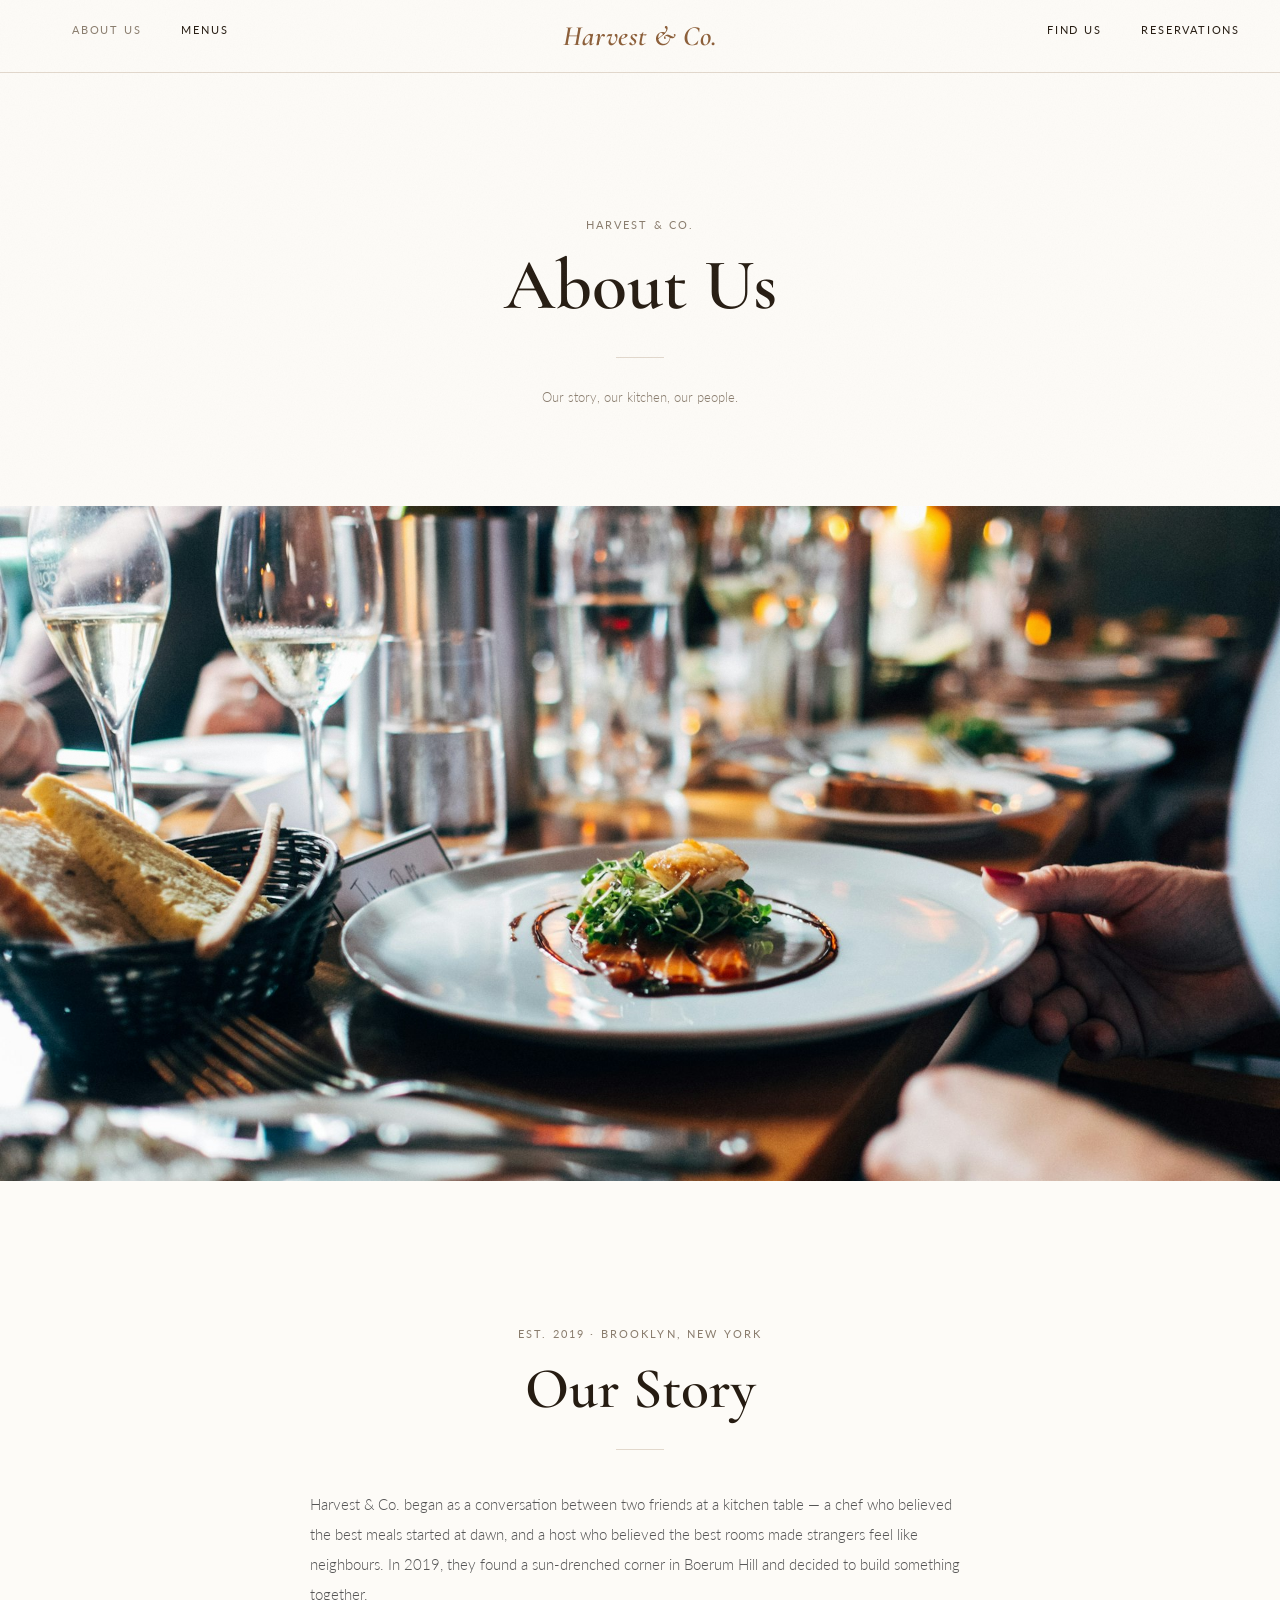
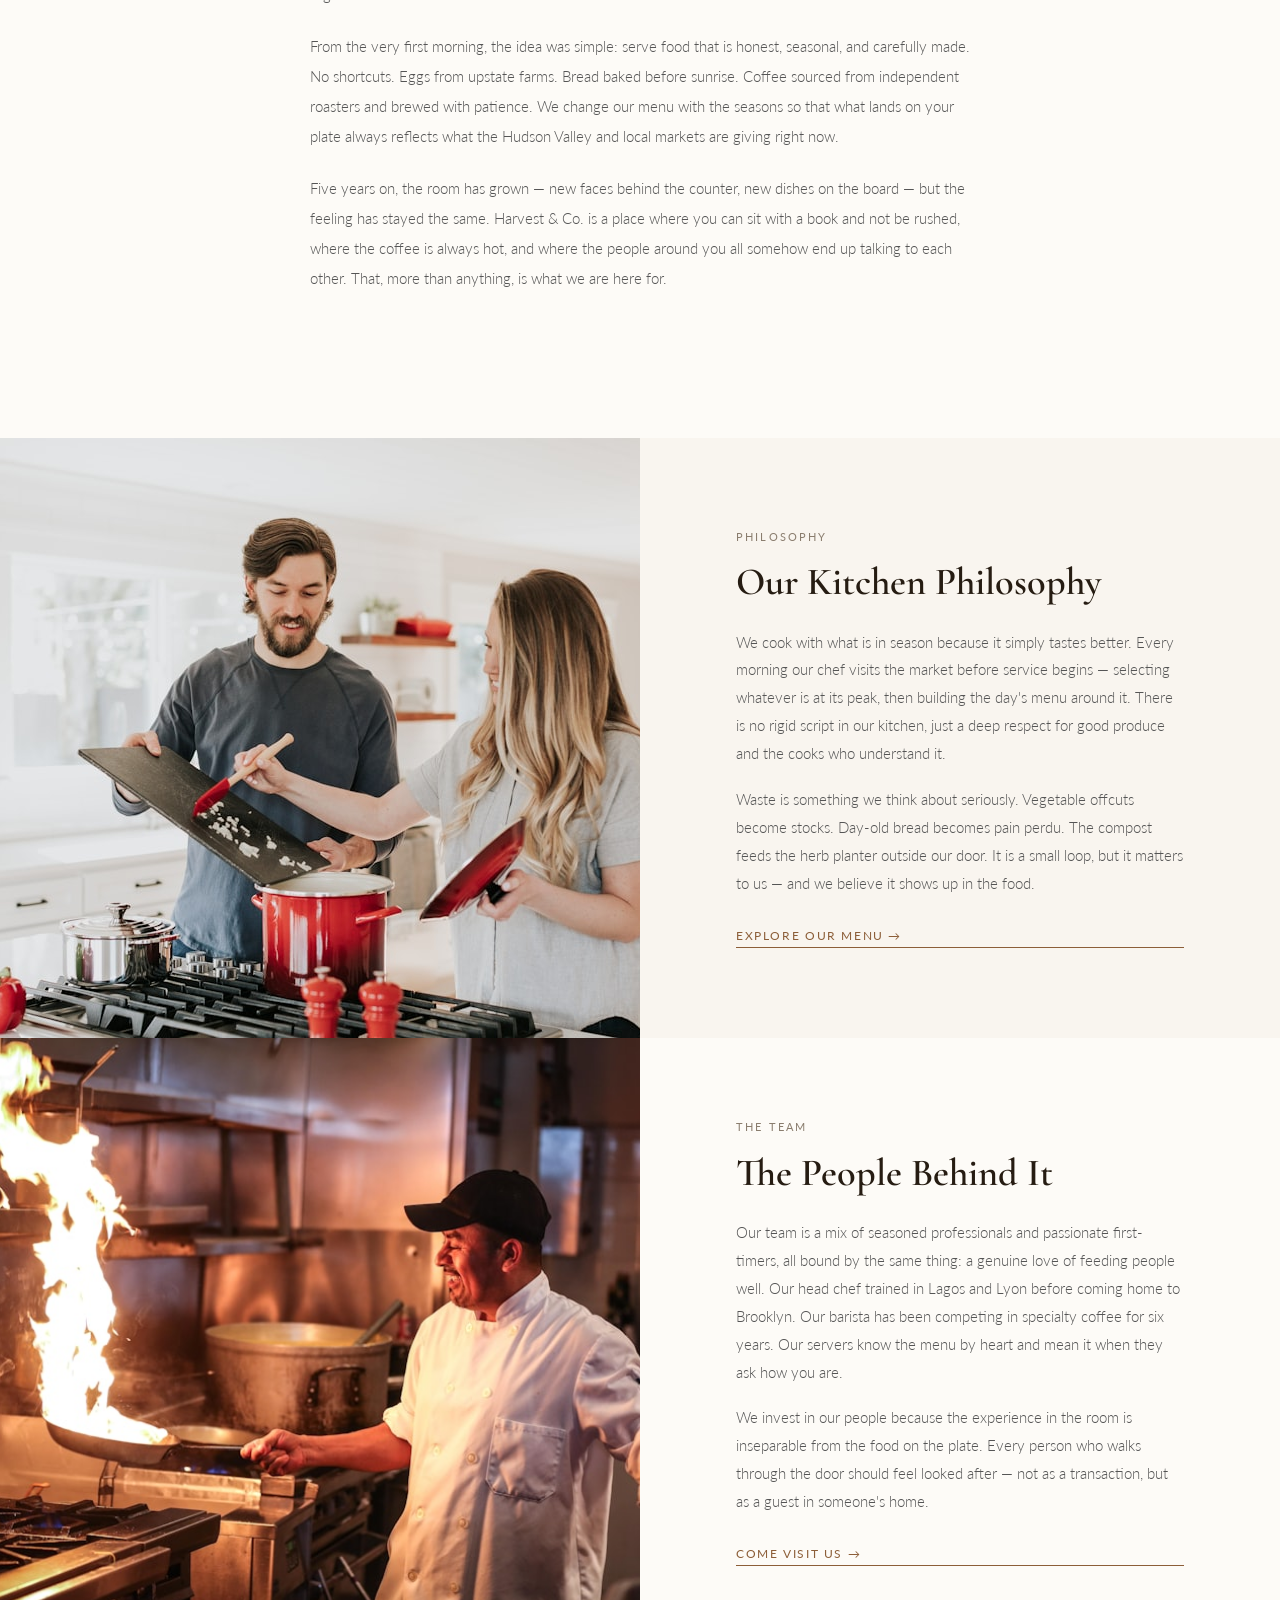
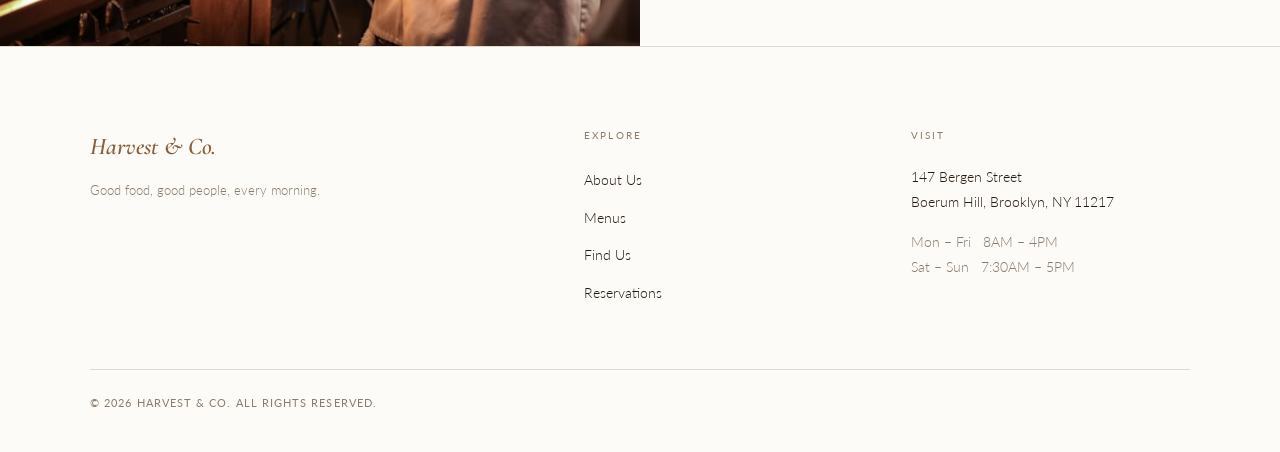
==== about.html @ 63dde6cd "Initial commit - Harvest & Co website" ====
<!DOCTYPE html>
<html lang="en">
<head>
  <meta charset="UTF-8" />
  <meta name="viewport" content="width=device-width, initial-scale=1.0" />
  <title>About Us | Harvest & Co.</title>

  <!-- Google Fonts -->
  <link rel="preconnect" href="https://fonts.googleapis.com" />
  <link rel="preconnect" href="https://fonts.gstatic.com" crossorigin />
  <link
    href="https://fonts.googleapis.com/css2?family=Cormorant+Garamond:ital,wght@0,400;0,600;0,700;1,400;1,600&family=Lato:wght@300;400;700&display=swap"
    rel="stylesheet"
  />

  <!-- Bootstrap 5 CDN -->
  <link
    href="https://cdn.jsdelivr.net/npm/bootstrap@5.3.3/dist/css/bootstrap.min.css"
    rel="stylesheet"
    integrity="sha384-QWTKZyjpPEjISv5WaRU9OFeRpok6YctnYmDr5pNlyT2bRjXh0JMhjY6hW+ALEwIH"
    crossorigin="anonymous"
  />

  <!-- Custom Styles -->
  <link rel="stylesheet" href="css/style.css" />
</head>
<body>

  <!-- =====================================================
       NAVBAR
  ====================================================== -->
  <nav class="hc-navbar" id="hc-navbar">
    <div class="hc-navbar__inner">
      <ul class="hc-nav__list hc-nav__list--left">
        <li><a href="about.html" class="hc-nav--active">About Us</a></li>
        <li><a href="menu.html">Menus</a></li>
      </ul>
      <a href="index.html" class="hc-navbar__logo"><em>Harvest &amp; Co.</em></a>
      <ul class="hc-nav__list hc-nav__list--right">
        <li><a href="contact.html">Find Us</a></li>
        <li><a href="contact.html#reservations">Reservations</a></li>
      </ul>
      <button class="hc-navbar__toggle" id="hc-nav-toggle" aria-label="Open menu" aria-expanded="false">
        <span></span><span></span><span></span>
      </button>
    </div>
    <div class="hc-nav__mobile" id="hc-nav-mobile">
      <ul>
        <li><a href="about.html">About Us</a></li>
        <li><a href="menu.html">Menus</a></li>
        <li><a href="contact.html">Find Us</a></li>
        <li><a href="contact.html#reservations">Reservations</a></li>
      </ul>
    </div>
  </nav>


  <main>

    <!-- ===================================================
         PAGE HEADER
    ==================================================== -->
    <header class="hc-page-header">
      <p class="hc-section-label">Harvest &amp; Co.</p>
      <h1 class="hc-page-header__title">About Us</h1>
      <div class="hc-page-header__rule"></div>
      <p class="hc-page-header__note">
        Our story, our kitchen, our people.
      </p>
    </header>

    <!-- ===================================================
         FULL-WIDTH HERO IMAGE
    ==================================================== -->
    <div class="hc-about-hero">
      <img
        src="assets/hero-about.jpg"
        alt="The dining room at Harvest & Co."
      />
    </div>

    <!-- ===================================================
         OUR STORY — CENTERED TEXT
    ==================================================== -->
    <section class="hc-story" aria-labelledby="story-heading">
      <div class="hc-story__inner">
        <p class="hc-section-label">Est. 2019 · Brooklyn, New York</p>
        <h1 class="hc-story__heading" id="story-heading">Our Story</h1>
        <div class="hc-story__rule"></div>

        <p class="hc-story__body">
          Harvest &amp; Co. began as a conversation between two friends at a kitchen table —
          a chef who believed the best meals started at dawn, and a host who believed
          the best rooms made strangers feel like neighbours. In 2019, they found a
          sun-drenched corner in Boerum Hill and decided to build something together.
        </p>
        <p class="hc-story__body">
          From the very first morning, the idea was simple: serve food that is honest,
          seasonal, and carefully made. No shortcuts. Eggs from upstate farms. Bread baked
          before sunrise. Coffee sourced from independent roasters and brewed with patience.
          We change our menu with the seasons so that what lands on your plate always reflects
          what the Hudson Valley and local markets are giving right now.
        </p>
        <p class="hc-story__body">
          Five years on, the room has grown — new faces behind the counter, new dishes
          on the board — but the feeling has stayed the same. Harvest &amp; Co. is a place
          where you can sit with a book and not be rushed, where the coffee is always hot,
          and where the people around you all somehow end up talking to each other.
          That, more than anything, is what we are here for.
        </p>
      </div>
    </section>

    <!-- ===================================================
         ALTERNATING SPLIT — OUR KITCHEN PHILOSOPHY
    ==================================================== -->
    <section class="hc-split hc-split--tinted" aria-labelledby="kitchen-heading">
      <div class="hc-split__grid">

        <!-- Image left -->
        <div class="hc-split__media">
          <img
            src="assets/kitchen-philosophy.jpg"
            alt="Chef preparing fresh ingredients in the Harvest & Co. kitchen"
          />
        </div>

        <!-- Text right -->
        <div class="hc-split__content">
          <p class="hc-section-label">Philosophy</p>
          <h2 class="hc-split__heading" id="kitchen-heading">Our Kitchen Philosophy</h2>
          <p class="hc-split__body">
            We cook with what is in season because it simply tastes better.
            Every morning our chef visits the market before service begins —
            selecting whatever is at its peak, then building the day's menu around it.
            There is no rigid script in our kitchen, just a deep respect for
            good produce and the cooks who understand it.
          </p>
          <p class="hc-split__body">
            Waste is something we think about seriously. Vegetable offcuts become
            stocks. Day-old bread becomes pain perdu. The compost feeds the herb
            planter outside our door. It is a small loop, but it matters to us —
            and we believe it shows up in the food.
          </p>
          <a href="menu.html" class="hc-text-link">Explore Our Menu &rarr;</a>
        </div>

      </div>
    </section>

    <!-- ===================================================
         ALTERNATING SPLIT — THE PEOPLE BEHIND IT (reversed)
    ==================================================== -->
    <section class="hc-split" aria-labelledby="people-heading">
      <div class="hc-split__grid hc-split__grid--reversed">

        <!-- Text left (reversed on desktop) -->
        <div class="hc-split__content">
          <p class="hc-section-label">The Team</p>
          <h2 class="hc-split__heading" id="people-heading">The People Behind It</h2>
          <p class="hc-split__body">
            Our team is a mix of seasoned professionals and passionate first-timers,
            all bound by the same thing: a genuine love of feeding people well.
            Our head chef trained in Lagos and Lyon before coming home to Brooklyn.
            Our barista has been competing in specialty coffee for six years.
            Our servers know the menu by heart and mean it when they ask how you are.
          </p>
          <p class="hc-split__body">
            We invest in our people because the experience in the room is
            inseparable from the food on the plate. Every person who walks
            through the door should feel looked after — not as a transaction,
            but as a guest in someone's home.
          </p>
          <a href="contact.html" class="hc-text-link">Come Visit Us &rarr;</a>
        </div>

        <!-- Image right (reversed on desktop) -->
        <div class="hc-split__media">
          <img
            src="assets/team.jpg"
            alt="The Harvest & Co. team preparing for morning service"
          />
        </div>

      </div>
    </section>

  </main>


  <!-- =====================================================
       FOOTER
  ====================================================== -->
  <footer class="hc-footer">
    <div class="hc-footer__grid">
      <div class="hc-footer__col hc-footer__col--brand">
        <a href="index.html" class="hc-footer__logo"><em>Harvest &amp; Co.</em></a>
        <p class="hc-footer__tagline">Good food, good people, every morning.</p>
      </div>
      <div class="hc-footer__col">
        <p class="hc-footer__col-heading">Explore</p>
        <ul class="hc-footer__links">
          <li><a href="about.html">About Us</a></li>
          <li><a href="menu.html">Menus</a></li>
          <li><a href="contact.html">Find Us</a></li>
          <li><a href="contact.html#reservations">Reservations</a></li>
        </ul>
      </div>
      <div class="hc-footer__col">
        <p class="hc-footer__col-heading">Visit</p>
        <address class="hc-footer__address">
          147 Bergen Street<br />
          Boerum Hill, Brooklyn, NY 11217
        </address>
        <p class="hc-footer__hours">
          Mon – Fri &nbsp; 8AM – 4PM<br />
          Sat – Sun &nbsp; 7:30AM – 5PM
        </p>
      </div>
    </div>
    <div class="hc-footer__bottom">
      <p>&copy; 2026 Harvest &amp; Co. All rights reserved.</p>
    </div>
  </footer>

  <!-- Bootstrap 5 JS Bundle -->
  <script
    src="https://cdn.jsdelivr.net/npm/bootstrap@5.3.3/dist/js/bootstrap.bundle.min.js"
    integrity="sha384-YvpcrYf0tY3lHB60NNkmXc4s9bIOgUxi8T/jzmTqBVl7kQB8Lf+HX5d+4+bM0p1x"
    crossorigin="anonymous"
  ></script>

  <script>
    const navbar = document.getElementById('hc-navbar');
    const toggle = document.getElementById('hc-nav-toggle');
    const drawer = document.getElementById('hc-nav-mobile');

    window.addEventListener('scroll', () => {
      navbar.classList.toggle('is-scrolled', window.scrollY > 8);
    }, { passive: true });

    toggle.addEventListener('click', () => {
      const open = drawer.classList.toggle('is-open');
      toggle.classList.toggle('is-open', open);
      toggle.setAttribute('aria-expanded', open);
    });
  </script>
</body>
</html>
---- css/style.css ----
/* ============================================================
   Harvest & Co. — Custom Stylesheet
   Palette:  white #ffffff | off-white #faf7f4 | soft grey #f5f0eb
             dark text #2c2c2c | muted #888 | border #e8e2da
   Fonts:    Cormorant Garamond (headings/logo) | Lato (body/nav)
   ============================================================ */

/* --- CSS Custom Properties --------------------------------- */
:root {
  --white:          #fdfbf7;   /* warm paper white */
  --off-white:      #f9f5ef;
  --soft-grey:      #f2ebe0;
  --img-bg:         #e5d9cc;
  --dark:           #261c12;   /* warm near-black — brown undertone, not grey */
  --muted:          #8a7d6e;   /* warm taupe instead of neutral grey */
  --border:         #e2d8cc;
  --accent:         #8c5e38;   /* warm earthy amber — used sparingly for brand moments */

  --font-heading:   'Cormorant Garamond', Georgia, serif;
  --font-body:      'Lato', Arial, sans-serif;

  --nav-height:     72px;
  --nav-link-size:  0.7rem;
  --nav-tracking:   0.16em;

  --transition-fast: 0.2s ease;
  --transition-med:  0.35s ease;
  --transition-slow: 0.55s ease;
}

/* --- Base -------------------------------------------------- */
*,
*::before,
*::after {
  box-sizing: border-box;
  margin: 0;
  padding: 0;
}

html {
  scroll-behavior: smooth;
  -webkit-font-smoothing: antialiased;
}

body {
  font-family: var(--font-body);
  font-size: 1rem;
  font-weight: 400;
  line-height: 1.7;
  color: var(--dark);
  background-color: var(--white);
}

/* Grain overlay — fixed, pointer-events off, doesn't affect layout */
body::after {
  content: '';
  position: fixed;
  inset: 0;
  z-index: 9998;
  pointer-events: none;
  opacity: 0.038;
  background-image: url("data:image/svg+xml,<svg xmlns='http://www.w3.org/2000/svg' width='250' height='250'><filter id='n'><feTurbulence type='fractalNoise' baseFrequency='0.72' numOctaves='4' stitchTiles='stitch'/><feColorMatrix type='saturate' values='0'/></filter><rect width='250' height='250' filter='url(%23n)'/></svg>");
}

h1, h2, h3, h4, h5, h6 {
  font-family: var(--font-heading);
  font-weight: 600;
  line-height: 1.2;
  color: var(--dark);
}

a {
  color: inherit;
  text-decoration: none;
}

img {
  display: block;
  max-width: 100%;
}

ul {
  list-style: none;
}


/* ============================================================
   NAVBAR
   ============================================================ */
.hc-navbar {
  position: fixed;
  top: 0;
  left: 0;
  right: 0;
  z-index: 1000;
  background-color: var(--white);
  height: var(--nav-height);
  /* shadow starts invisible, appears on scroll via .is-scrolled */
  box-shadow: 0 1px 0 0 var(--border), 0 4px 16px -4px transparent;
  transition: box-shadow var(--transition-med);
}

/* Scroll state: JS adds .is-scrolled */
.hc-navbar.is-scrolled {
  box-shadow: 0 1px 0 0 var(--border), 0 4px 24px -4px rgba(44, 44, 44, 0.08);
}

/* Three-column grid: left links | logo | right links */
.hc-navbar__inner {
  display: grid;
  grid-template-columns: 1fr auto 1fr;
  align-items: center;
  height: 100%;
  padding: 0 2.5rem;
  max-width: 1400px;
  margin: 0 auto;
}

/* --- Nav link lists --------------------------------------- */
.hc-nav__list {
  display: flex;
  align-items: center;
  gap: 2.5rem;
}

.hc-nav__list--right {
  justify-content: flex-end;
}

.hc-nav__list a {
  font-family: var(--font-body);
  font-size: var(--nav-link-size);
  font-weight: 400;
  letter-spacing: var(--nav-tracking);
  text-transform: uppercase;
  color: var(--dark);
  transition: color 0.2s ease;
}

.hc-nav__list a:hover {
  color: var(--muted);
}

/* --- Logo ------------------------------------------------- */
.hc-navbar__logo {
  display: block;
  text-align: center;
  font-family: var(--font-heading);
  font-size: 1.75rem;
  font-style: italic;
  font-weight: 600;
  color: var(--accent);
  letter-spacing: 0.02em;
  line-height: 1;
  white-space: nowrap;
  transition: opacity var(--transition-fast);
}

.hc-navbar__logo:hover {
  opacity: 0.7;
}

.hc-navbar__logo em {
  font-style: italic;
}

/* --- Mobile toggle ---------------------------------------- */
.hc-navbar__toggle {
  display: none;
  flex-direction: column;
  justify-content: center;
  align-items: center;
  gap: 5px;
  background: none;
  border: none;
  cursor: pointer;
  padding: 0.5rem;
  grid-column: 3;
  justify-self: end;
}

.hc-navbar__toggle span {
  display: block;
  width: 22px;
  height: 1px;
  background-color: var(--dark);
  transition: transform var(--transition-med), opacity var(--transition-med);
}

/* Animate three lines into an X when drawer is open */
.hc-navbar__toggle.is-open span:nth-child(1) {
  transform: translateY(6px) rotate(45deg);
}
.hc-navbar__toggle.is-open span:nth-child(2) {
  opacity: 0;
  transform: scaleX(0);
}
.hc-navbar__toggle.is-open span:nth-child(3) {
  transform: translateY(-6px) rotate(-45deg);
}

/* --- Mobile drawer ---------------------------------------- */
.hc-nav__mobile {
  display: none;
  flex-direction: column;
  background-color: var(--white);
  padding: 1.5rem 2.5rem 2rem;
  border-top: 1px solid var(--border);
}

.hc-nav__mobile.is-open {
  display: flex;
}

.hc-nav__mobile ul {
  display: flex;
  flex-direction: column;
  gap: 1.25rem;
}

.hc-nav__mobile a {
  font-family: var(--font-body);
  font-size: var(--nav-link-size);
  font-weight: 400;
  letter-spacing: var(--nav-tracking);
  text-transform: uppercase;
  color: var(--dark);
  transition: color var(--transition-fast);
}

.hc-nav__mobile a:hover {
  color: var(--muted);
}

/* --- Responsive: collapse nav links below lg -------------- */
@media (max-width: 991px) {
  .hc-nav__list {
    display: none;
  }

  /* Switch to flexbox so we can absolute-center the logo */
  .hc-navbar__inner {
    display: flex;
    align-items: center;
    justify-content: flex-end; /* toggle sits to the right */
    position: relative;
    padding: 0 1.25rem;
    height: 60px;
  }

  /* Logo absolutely centered, regardless of toggle width */
  .hc-navbar__logo {
    position: absolute;
    left: 50%;
    transform: translateX(-50%);
    font-size: 1.45rem;
    text-align: center;
  }

  /* Hamburger visible, flush right */
  .hc-navbar__toggle {
    display: flex;
    position: relative;
    z-index: 1; /* sit above the absolutely-placed logo */
  }

  .hc-navbar {
    height: 60px;
  }
}

@media (max-width: 991px) {
  body {
    padding-top: 60px;
  }
}

@media (min-width: 992px) {
  body {
    padding-top: var(--nav-height);
  }
}


/* ============================================================
   HERO
   ============================================================ */
.hc-hero {
  width: 100%;
  height: 100vh;
  overflow: hidden;
  background-color: var(--img-bg);
  position: relative;
}

/* Very subtle warm vignette at the base — grounds the image into the page */
.hc-hero::after {
  content: '';
  position: absolute;
  inset: 0;
  background: rgba(0, 0, 0, 0.15);
  pointer-events: none;
}

.hc-hero__img {
  width: 100%;
  height: 100%;
  object-fit: cover;
  object-position: center;
  transition: transform 0.4s ease;
}

.hc-hero:hover .hc-hero__img {
  transform: scale(1.03);
}

/* Hero overlay text */
.hc-hero__overlay {
  position: absolute;
  top: 50%;
  left: 50%;
  transform: translate(-50%, -50%);
  text-align: center;
  color: white;
  z-index: 1;
  background-color: rgba(0, 0, 0, 0.35);
  padding: 3rem 4rem;
  border-radius: 4px;
}

.hc-hero__title {
  font-family: var(--font-heading);
  font-size: clamp(3rem, 8vw, 6rem);
  font-weight: 600;
  margin-bottom: 1rem;
  text-shadow: 0 2px 8px rgba(0, 0, 0, 0.8), 0 4px 16px rgba(0, 0, 0, 0.6);
}

.hc-hero__tagline {
  font-family: var(--font-body);
  font-size: 1.25rem;
  font-weight: 400;
  text-shadow: 0 2px 8px rgba(0, 0, 0, 0.8), 0 4px 16px rgba(0, 0, 0, 0.6);
}

/* ============================================================
   HERO TITLE SECTION
   ============================================================ */
.hc-hero-title {
  background-color: var(--white);
  padding: 4rem 2rem;
  text-align: center;
}

.hc-hero-title__inner {
  max-width: 800px;
  margin: 0 auto;
}

.hc-hero-title__heading {
  font-family: var(--font-heading);
  font-size: clamp(2.5rem, 6vw, 4.5rem);
  font-weight: 600;
  color: var(--dark);
  margin-bottom: 1rem;
  line-height: 1.1;
}

.hc-hero-title__tagline {
  font-family: var(--font-body);
  font-size: 1.25rem;
  font-weight: 300;
  color: var(--muted);
  line-height: 1.4;
}

/* ============================================================
   PAGE TITLE SECTION
   ============================================================ */
.hc-page-title {
  background-color: var(--white);
  padding: 4rem 2rem;
  text-align: center;
}

.hc-page-title__inner {
  max-width: 800px;
  margin: 0 auto;
}

.hc-page-title__heading {
  font-family: var(--font-heading);
  font-size: clamp(2.5rem, 6vw, 4.5rem);
  font-weight: 600;
  color: var(--dark);
  line-height: 1.1;
}

/* ============================================================
   ABOUT HERO
   ============================================================ */
.hc-about-hero {
  width: 100%;
  height: 100vh;
  overflow: hidden;
  background-color: var(--img-bg);
  position: relative;
}

.hc-about-hero img {
  width: 100%;
  height: 100%;
  object-fit: cover;
  transition: transform 0.4s ease;
}

.hc-about-hero:hover img {
  transform: scale(1.03);
}

.hc-about-hero__overlay {
  position: absolute;
  top: 50%;
  left: 50%;
  transform: translate(-50%, -50%);
  text-align: center;
  color: white;
  z-index: 1;
}

.hc-about-hero__title {
  font-family: var(--font-heading);
  font-size: clamp(3rem, 8vw, 6rem);
  font-weight: 600;
  text-shadow: 2px 2px 4px rgba(0, 0, 0, 0.5);
}


/* ============================================================
   NEWSLETTER BAR
   ============================================================ */
.hc-newsletter {
  background-color: var(--soft-grey);
  border-top: 1px solid var(--border);
  border-bottom: 1px solid var(--border);
  padding: 5rem 2rem;
}

.hc-newsletter__inner {
  display: flex;
  align-items: center;
  justify-content: center;
  flex-wrap: wrap;
  gap: 1.25rem;
  max-width: 700px;
  margin: 0 auto;
}

.hc-newsletter__text {
  font-family: var(--font-body);
  font-size: 0.72rem;
  font-weight: 400;
  letter-spacing: 0.14em;
  text-transform: uppercase;
  color: var(--dark);
  margin: 0;
  white-space: nowrap;
}

.hc-newsletter__form {
  display: flex;
  align-items: center;
  gap: 0;
  border-bottom: 1px solid var(--dark);
  padding-bottom: 2px;
}

.hc-newsletter__input {
  font-family: var(--font-body);
  font-size: 0.8rem;
  font-weight: 300;
  letter-spacing: 0.06em;
  color: var(--dark);
  background: transparent;
  border: none;
  outline: none;
  width: 220px;
  padding: 0.2rem 0.5rem 0.2rem 0;
}

.hc-newsletter__input::placeholder {
  color: var(--muted);
}

.hc-newsletter__btn {
  font-family: var(--font-body);
  font-size: 0.67rem;
  font-weight: 400;
  letter-spacing: 0.14em;
  text-transform: uppercase;
  color: var(--dark);
  background: transparent;
  border: none;
  cursor: pointer;
  padding: 0.2rem 0 0.2rem 0.75rem;
  white-space: nowrap;
  transition: color 0.2s ease;
}

.hc-newsletter__btn:hover {
  color: var(--muted);
}

@media (max-width: 575px) {
  .hc-newsletter__inner {
    flex-direction: column;
    gap: 0.75rem;
    text-align: center;
  }

  .hc-newsletter__input {
    width: 180px;
  }
}


/* ============================================================
   SHARED UTILITIES
   ============================================================ */

/* Small uppercase eyebrow label used above section headings */
.hc-section-label {
  font-family: var(--font-body);
  font-size: 0.67rem;
  font-weight: 400;
  letter-spacing: 0.2em;
  text-transform: uppercase;
  color: var(--muted);
  margin-bottom: 0.9rem;
}

/* Minimal inline text link — "Read Our Story →" style */
.hc-text-link {
  display: inline-block;
  font-family: var(--font-body);
  font-size: 0.72rem;
  font-weight: 400;
  letter-spacing: 0.14em;
  text-transform: uppercase;
  color: var(--accent);
  border-bottom: 1px solid var(--accent);
  padding-bottom: 2px;
  transition: color var(--transition-fast), border-color var(--transition-fast), opacity var(--transition-fast);
}

.hc-text-link:hover {
  opacity: 0.65;
}


/* ============================================================
   ABOUT PREVIEW
   ============================================================ */
.hc-about-preview {
  background-color: var(--white);
  padding: 9rem 2rem;
}

.hc-about-preview__inner {
  max-width: 1200px;
  margin: 0 auto;
  display: grid;
  grid-template-columns: 1fr 1fr;
  gap: 4rem;
  align-items: center;
}

.hc-about-preview__content {
  text-align: left;
}

.hc-about-preview__heading {
  font-family: var(--font-heading);
  font-size: clamp(2rem, 4vw, 3rem);
  font-weight: 600;
  color: var(--dark);
  margin-bottom: 2rem;
  line-height: 1.15;
}

.hc-about-preview__body {
  font-family: var(--font-body);
  font-size: 0.95rem;
  font-weight: 300;
  line-height: 1.85;
  color: #555;
  margin-bottom: 1.25rem;
}

.hc-about-preview__image {
  width: 100%;
  height: 400px;
  overflow: hidden;
  border-radius: 8px;
  background-color: var(--img-bg);
}

.hc-about-preview__image img {
  width: 100%;
  height: 100%;
  object-fit: cover;
  transition: transform 0.4s ease;
}

.hc-about-preview__image:hover img {
  transform: scale(1.03);
}

.hc-about-preview__inner .hc-text-link {
  margin-top: 1rem;
}


/* ============================================================
   MENU PREVIEW
   ============================================================ */
.hc-menu-preview {
  background-color: var(--off-white);
  padding: 9rem 2rem;
}

.hc-menu-preview__header {
  text-align: center;
  margin-bottom: 4rem;
}

.hc-menu-preview__heading {
  font-family: var(--font-heading);
  font-size: clamp(1.8rem, 3.5vw, 2.6rem);
  font-weight: 600;
  color: var(--dark);
  margin: 0;
  line-height: 1.15;
}

/* Three-column grid */
.hc-menu-preview__grid {
  display: grid;
  grid-template-columns: repeat(3, 1fr);
  gap: 3.5rem;
  max-width: 1100px;
  margin: 0 auto;
}

/* Individual column */
.hc-menu-col {
  display: flex;
  flex-direction: column;
}

.hc-menu-col__label {
  font-family: var(--font-body);
  font-size: 0.67rem;
  font-weight: 400;
  letter-spacing: 0.2em;
  text-transform: uppercase;
  color: var(--muted);
  margin-bottom: 1.1rem;
}

.hc-menu-col__img-wrap {
  width: 100%;
  aspect-ratio: 4 / 3;
  overflow: hidden;
  background-color: var(--img-bg);
  margin-bottom: 1.5rem;
  border-radius: 8px;
}

.hc-menu-col__img-wrap img {
  width: 100%;
  height: 100%;
  object-fit: cover;
  object-position: center;
  transition: transform 0.4s ease;
}

.hc-menu-col:hover .hc-menu-col__img-wrap img {
  transform: scale(1.03);
}

.hc-menu-col__dishes {
  list-style: none;
  padding: 0;
  margin: 0;
  display: flex;
  flex-direction: column;
  gap: 0.6rem;
}

.hc-menu-col__dishes li {
  font-family: var(--font-body);
  font-size: 0.88rem;
  font-weight: 300;
  color: var(--dark);
  padding-bottom: 0.6rem;
  border-bottom: 1px solid var(--border);
  line-height: 1.4;
}

.hc-menu-col__dishes li:last-child {
  border-bottom: none;
}

.hc-menu-preview__cta {
  text-align: center;
  margin-top: 4rem;
}

/* Responsive: stack to 1 column on mobile */
@media (max-width: 767px) {
  .hc-menu-preview__grid {
    grid-template-columns: 1fr;
    gap: 3rem;
  }
}

@media (min-width: 768px) and (max-width: 991px) {
  .hc-menu-preview__grid {
    grid-template-columns: repeat(2, 1fr);
  }
}


/* ============================================================
   FOOTER
   ============================================================ */
.hc-footer {
  background-color: var(--white);
  border-top: 1px solid var(--border);
  padding: 5rem 2rem 0;
}

/* Three-column grid */
.hc-footer__grid {
  display: grid;
  grid-template-columns: 1.6fr 1fr 1fr;
  gap: 3rem;
  max-width: 1100px;
  margin: 0 auto;
  padding-bottom: 4rem;
}

/* Brand column */
.hc-footer__logo {
  display: inline-block;
  font-family: var(--font-heading);
  font-size: 1.5rem;
  font-style: italic;
  font-weight: 600;
  color: var(--accent);
  margin-bottom: 0.75rem;
  transition: opacity var(--transition-fast);
}

.hc-footer__logo:hover {
  opacity: 0.65;
}

.hc-footer__logo em {
  font-style: italic;
}

.hc-footer__tagline {
  font-family: var(--font-body);
  font-size: 0.82rem;
  font-weight: 300;
  color: var(--muted);
  line-height: 1.6;
  margin: 0;
}

/* Column heading */
.hc-footer__col-heading {
  font-family: var(--font-body);
  font-size: 0.65rem;
  font-weight: 400;
  letter-spacing: 0.2em;
  text-transform: uppercase;
  color: var(--muted);
  margin-bottom: 1.25rem;
}

/* Nav links */
.hc-footer__links {
  list-style: none;
  padding: 0;
  margin: 0;
  display: flex;
  flex-direction: column;
  gap: 0.65rem;
}

.hc-footer__links a {
  font-family: var(--font-body);
  font-size: 0.85rem;
  font-weight: 300;
  color: var(--dark);
  transition: color 0.2s ease;
}

.hc-footer__links a:hover {
  color: var(--muted);
}

/* Address & hours */
.hc-footer__address,
.hc-footer__hours {
  font-style: normal;
  font-family: var(--font-body);
  font-size: 0.85rem;
  font-weight: 300;
  color: var(--dark);
  line-height: 1.8;
}

.hc-footer__hours {
  margin-top: 1rem;
  color: var(--muted);
}

/* Bottom bar */
.hc-footer__bottom {
  border-top: 1px solid var(--border);
  padding: 1.5rem 0;
  max-width: 1100px;
  margin: 0 auto;
  font-family: var(--font-body);
  font-size: 0.67rem;
  font-weight: 400;
  letter-spacing: 0.1em;
  text-transform: uppercase;
  color: var(--muted);
}

/* Responsive footer */
@media (max-width: 767px) {
  .hc-footer__grid {
    grid-template-columns: 1fr;
    gap: 2.5rem;
  }

  .hc-footer {
    padding-top: 3.5rem;
  }
}

@media (min-width: 768px) and (max-width: 991px) {
  .hc-footer__grid {
    grid-template-columns: 1fr 1fr;
  }

  .hc-footer__col--brand {
    grid-column: 1 / -1;
  }
}


/* ============================================================
   TESTIMONIALS
   ============================================================ */
.hc-testimonials {
  background-color: var(--soft-grey);
  padding: 9rem 2rem;
}

.hc-testimonials__inner {
  max-width: 1200px;
  margin: 0 auto;
  text-align: center;
}

.hc-testimonials__heading {
  font-family: var(--font-heading);
  font-size: clamp(1.8rem, 3.5vw, 2.6rem);
  font-weight: 600;
  color: var(--dark);
  margin-bottom: 4rem;
  line-height: 1.15;
}

.hc-testimonials__grid {
  display: grid;
  grid-template-columns: repeat(auto-fit, minmax(300px, 1fr));
  gap: 2rem;
}

.hc-testimonial {
  background-color: var(--white);
  padding: 2rem;
  border-radius: 8px;
  box-shadow: 0 2px 10px rgba(0, 0, 0, 0.05);
  transition: transform var(--transition-med), box-shadow var(--transition-med);
}

.hc-testimonial:hover {
  transform: translateY(-5px);
  box-shadow: 0 4px 20px rgba(0, 0, 0, 0.1);
}

.hc-testimonial__quote {
  font-family: var(--font-body);
  font-size: 1rem;
  font-weight: 300;
  line-height: 1.6;
  color: var(--dark);
  margin-bottom: 1rem;
  font-style: italic;
}

.hc-testimonial__cite {
  font-family: var(--font-body);
  font-size: 0.85rem;
  font-weight: 400;
  color: var(--muted);
  text-align: right;
}

/* ============================================================
   GALLERY STRIP
   ============================================================ */
.hc-gallery-strip {
  width: 100%;
  display: flex;
  gap: 0;
}

.hc-gallery-strip__item {
  flex: 1;
  aspect-ratio: 1;
  overflow: hidden;
  background-color: var(--img-bg);
}

.hc-gallery-strip__item img {
  width: 100%;
  height: 100%;
  object-fit: cover;
  transition: transform 0.4s ease;
}

.hc-gallery-strip__item:hover img {
  transform: scale(1.03);
}
.hc-gallery {
  background-color: var(--white);
  padding: 9rem 2rem;
}

.hc-gallery__inner {
  max-width: 1200px;
  margin: 0 auto;
  text-align: center;
}

.hc-gallery__heading {
  font-family: var(--font-heading);
  font-size: clamp(1.8rem, 3.5vw, 2.6rem);
  font-weight: 600;
  color: var(--dark);
  margin-bottom: 4rem;
  line-height: 1.15;
}

.hc-gallery__grid {
  display: grid;
  grid-template-columns: repeat(auto-fit, minmax(250px, 1fr));
  gap: 1.5rem;
}

.hc-gallery__item {
  overflow: hidden;
  border-radius: 8px;
  background-color: var(--img-bg);
  aspect-ratio: 4 / 3;
  transition: transform var(--transition-med);
}

.hc-gallery__item:hover {
  transform: scale(1.05);
}

.hc-gallery__item img {
  width: 100%;
  height: 100%;
  object-fit: cover;
  transition: transform 0.4s ease;
}

.hc-gallery__item:hover img {
  transform: scale(1.03);
}

/* ============================================================
   ANIMATIONS
   ============================================================ */
@keyframes fadeInUp {
  from {
    opacity: 0;
    transform: translateY(30px);
  }
  to {
    opacity: 1;
    transform: translateY(0);
  }
}

.hc-about-preview,
.hc-menu-preview,
.hc-testimonials,
.hc-gallery {
  animation: fadeInUp 0.8s ease-out;
}

/* Stagger animations */
.hc-about-preview {
  animation-delay: 0.2s;
}

.hc-menu-preview {
  animation-delay: 0.4s;
}

.hc-testimonials {
  animation-delay: 0.6s;
}

.hc-gallery {
  animation-delay: 0.8s;
}

/* ============================================================
   MENU PAGE — PAGE HEADER
   ============================================================ */
.hc-page-header {
  text-align: center;
  padding: 9rem 2rem 6rem;
  background-color: var(--white);
}

.hc-page-header .hc-section-label {
  margin-bottom: 0.75rem;
}

.hc-page-header__title {
  font-family: var(--font-heading);
  font-size: clamp(2.8rem, 6vw, 4.5rem);
  font-weight: 600;
  color: var(--dark);
  line-height: 1.1;
  margin-bottom: 2rem;
}

.hc-page-header__rule {
  width: 48px;
  height: 1px;
  background-color: var(--border);
  margin: 0 auto 1.75rem;
}

.hc-page-header__note {
  font-family: var(--font-body);
  font-size: 0.82rem;
  font-weight: 300;
  color: var(--muted);
  line-height: 1.8;
  margin: 0;
}


/* ============================================================
   MENU PAGE — IN-PAGE TAB NAV
   ============================================================ */
.hc-menu-tabs {
  display: flex;
  justify-content: center;
  align-items: center;
  flex-wrap: wrap;
  gap: 0 2.5rem;
  padding: 1.1rem 2rem;
  border-top: 1px solid var(--border);
  border-bottom: 1px solid var(--border);
  background-color: var(--white);
  position: sticky;
  top: var(--nav-height);
  z-index: 100;
}

.hc-menu-tabs a {
  font-family: var(--font-body);
  font-size: 0.67rem;
  font-weight: 400;
  letter-spacing: 0.18em;
  text-transform: uppercase;
  color: var(--muted);
  padding: 0.3rem 0;
  border-bottom: 1px solid transparent;
  transition: color 0.2s ease, border-color 0.2s ease;
}

.hc-menu-tabs a:hover,
.hc-menu-tabs a.is-active {
  color: var(--dark);
  border-bottom-color: var(--dark);
}

@media (max-width: 991px) {
  .hc-menu-tabs {
    top: 60px;
    gap: 0 1.5rem;
  }
}

@media (max-width: 480px) {
  .hc-menu-tabs {
    gap: 0.5rem 1.25rem;
    padding: 0.9rem 1.25rem;
  }
}


/* ============================================================
   MENU PAGE — SECTION WRAPPER
   ============================================================ */
.hc-menu-section {
  padding: 6.5rem 2rem;
  background-color: var(--white);
}

.hc-menu-section--tinted {
  background-color: var(--off-white);
}

.hc-menu-section__image {
  width: 100%;
  height: 300px;
  overflow: hidden;
  border-radius: 8px;
  background-color: var(--img-bg);
  margin-bottom: 3rem;
}

.hc-menu-section__image img {
  width: 100%;
  height: 100%;
  object-fit: cover;
  transition: transform 0.4s ease;
}

.hc-menu-section__image:hover img {
  transform: scale(1.03);
}

.hc-menu-section__header {
  max-width: 780px;
  margin: 0 auto 3rem;
  /* Left-align to match printed menu feel */
}

.hc-menu-section__title {
  font-family: var(--font-heading);
  font-size: clamp(1.8rem, 3vw, 2.5rem);
  font-weight: 600;
  color: var(--dark);
  margin-bottom: 0.35rem;
  line-height: 1.1;
}

.hc-menu-section__sub {
  font-family: var(--font-body);
  font-size: 0.72rem;
  font-weight: 300;
  letter-spacing: 0.1em;
  color: var(--muted);
  text-transform: uppercase;
  margin: 0;
}


/* ============================================================
   MENU PAGE — DISH LIST
   ============================================================ */
.hc-dish-list {
  list-style: none;
  padding: 0;
  margin: 0 auto;
  max-width: 780px;
}

/* Each dish row */
.hc-dish {
  display: grid;
  grid-template-columns: 1fr auto;
  align-items: baseline;
  gap: 1.5rem;
  padding: 1.5rem 0;
  border-bottom: 1px solid var(--border);
}

.hc-dish:first-child {
  border-top: 1px solid var(--border);
}

/* Left: name + description */
.hc-dish__name {
  font-family: var(--font-heading);
  font-size: 1.2rem;
  font-weight: 600;
  color: var(--dark);
  margin-bottom: 0.3rem;
  line-height: 1.25;
}

.hc-dish__desc {
  font-family: var(--font-body);
  font-size: 0.82rem;
  font-weight: 300;
  color: var(--muted);
  line-height: 1.65;
  margin: 0;
  max-width: 52ch;
}

/* Right: price block */
.hc-dish__price {
  display: flex;
  flex-direction: column;
  align-items: flex-end;
  gap: 0.15rem;
  flex-shrink: 0;
}

.hc-dish__usd {
  font-family: var(--font-heading);
  font-size: 1.15rem;
  font-weight: 600;
  color: var(--dark);
  white-space: nowrap;
}

.hc-dish__ngn {
  font-family: var(--font-body);
  font-size: 0.72rem;
  font-weight: 300;
  color: var(--muted);
  letter-spacing: 0.04em;
  white-space: nowrap;
}

/* Mobile: stack price under name */
@media (max-width: 575px) {
  .hc-dish {
    grid-template-columns: 1fr;
    gap: 0.75rem;
  }

  .hc-dish__price {
    align-items: flex-start;
    flex-direction: row;
    align-items: baseline;
    gap: 0.5rem;
  }
}


/* ============================================================
   MENU PAGE — ALLERGEN NOTE
   ============================================================ */
.hc-menu-allergen {
  background-color: var(--white);
  padding: 3rem 2rem 4.5rem;
  text-align: center;
}

.hc-menu-allergen p {
  font-family: var(--font-body);
  font-size: 0.75rem;
  font-weight: 300;
  color: var(--muted);
  line-height: 1.8;
  max-width: 560px;
  margin: 0 auto;
}

/* Active nav link (any page) */
.hc-nav--active {
  color: var(--muted) !important;
}


/* ============================================================
   ABOUT PAGE — HERO IMAGE
   ============================================================ */
.hc-about-hero {
  width: 100%;
  height: 75vh;
  overflow: hidden;
  background-color: var(--img-bg);
}

.hc-about-hero img {
  width: 100%;
  height: 100%;
  object-fit: cover;
  object-position: center 30%;
}

@media (max-width: 767px) {
  .hc-about-hero {
    height: 55vw;
    min-height: 240px;
  }
}


/* ============================================================
   ABOUT PAGE — OUR STORY (centered text)
   ============================================================ */
.hc-story {
  background-color: var(--white);
  padding: 9rem 2rem;
}

.hc-story__inner {
  max-width: 660px;
  margin: 0 auto;
  text-align: center;
}

.hc-story__heading {
  font-family: var(--font-heading);
  font-size: clamp(2.4rem, 5vw, 3.6rem);
  font-weight: 600;
  color: var(--dark);
  line-height: 1.1;
  margin-bottom: 1.75rem;
}

.hc-story__rule {
  width: 48px;
  height: 1px;
  background-color: var(--border);
  margin: 0 auto 2.5rem;
}

.hc-story__body {
  font-family: var(--font-body);
  font-size: 0.96rem;
  font-weight: 300;
  line-height: 1.95;
  color: #555;
  margin-bottom: 1.4rem;
  text-align: left;
}

.hc-story__body:last-of-type {
  margin-bottom: 0;
}


/* ============================================================
   ABOUT PAGE — ALTERNATING SPLIT SECTIONS
   ============================================================ */
.hc-split {
  background-color: var(--white);
  padding: 0;
}

.hc-split--tinted {
  background-color: var(--off-white);
}

/* Two-column grid: each column takes 50% */
.hc-split__grid {
  display: grid;
  grid-template-columns: 1fr 1fr;
  min-height: 600px;
}

/* Reversed: text comes first in DOM but appears on right visually */
.hc-split__grid--reversed {
  direction: rtl; /* flip column order */
}

.hc-split__grid--reversed > * {
  direction: ltr; /* restore reading direction inside */
}

/* Image pane — full bleed, no padding */
.hc-split__media {
  overflow: hidden;
  background-color: var(--img-bg);
}

.hc-split__media img {
  width: 100%;
  height: 100%;
  object-fit: cover;
  object-position: center;
  transition: transform 0.4s ease;
}

.hc-split:hover .hc-split__media img {
  transform: scale(1.03);
}

/* Text pane — centered vertically, padded */
.hc-split__content {
  display: flex;
  flex-direction: column;
  justify-content: center;
  padding: 5rem 6rem;
}

.hc-split__heading {
  font-family: var(--font-heading);
  font-size: clamp(1.7rem, 3vw, 2.4rem);
  font-weight: 600;
  color: var(--dark);
  line-height: 1.15;
  margin-bottom: 1.5rem;
}

.hc-split__body {
  font-family: var(--font-body);
  font-size: 0.92rem;
  font-weight: 300;
  line-height: 1.9;
  color: #555;
  margin-bottom: 1.1rem;
}

.hc-split__body:last-of-type {
  margin-bottom: 1.75rem;
}

/* Tablet: reduce side padding */
@media (max-width: 1100px) {
  .hc-split__content {
    padding: 4rem 3.5rem;
  }
}

/* Mobile: stack vertically, image on top */
@media (max-width: 767px) {
  .hc-split__grid,
  .hc-split__grid--reversed {
    grid-template-columns: 1fr;
    direction: ltr;
  }

  .hc-split__media {
    height: 260px;
  }

  .hc-split__content {
    padding: 3rem 1.5rem;
  }
}


/* ============================================================
   CONTACT HERO
   ============================================================ */
.hc-contact-hero {
  width: 100%;
  height: 400px;
  overflow: hidden;
  background-color: var(--img-bg);
  margin: 2rem 0;
}

.hc-contact-hero img {
  width: 100%;
  height: 100%;
  object-fit: cover;
  transition: transform 0.4s ease;
}

.hc-contact-hero:hover img {
  transform: scale(1.03);
}
.hc-contact-section {
  background-color: var(--white);
  padding: 9rem 2rem 10rem;
}

.hc-contact__grid {
  display: grid;
  grid-template-columns: 1fr 1.4fr;
  gap: 5rem;
  max-width: 1000px;
  margin: 0 auto;
}

/* --- Info column ------------------------------------------ */
.hc-contact__block {
  margin-bottom: 2.75rem;
}

.hc-contact__block:last-child {
  margin-bottom: 0;
}

.hc-contact__label {
  font-family: var(--font-body);
  font-size: 0.65rem;
  font-weight: 400;
  letter-spacing: 0.2em;
  text-transform: uppercase;
  color: var(--muted);
  margin-bottom: 0.65rem;
}

.hc-contact__detail {
  font-family: var(--font-body);
  font-size: 0.92rem;
  font-weight: 300;
  color: var(--dark);
  line-height: 1.8;
  font-style: normal;
  margin: 0;
}

.hc-contact__detail a {
  color: var(--dark);
  border-bottom: 1px solid var(--border);
  padding-bottom: 1px;
  transition: border-color 0.2s ease, color 0.2s ease;
}

.hc-contact__detail a:hover {
  color: var(--muted);
  border-color: var(--muted);
}

/* Hours table */
.hc-hours-table {
  width: 100%;
  border-collapse: collapse;
  font-family: var(--font-body);
  font-size: 0.88rem;
  font-weight: 300;
  color: var(--dark);
}

.hc-hours-table td {
  padding: 0.45rem 0;
  vertical-align: top;
}

.hc-hours-table td:first-child {
  padding-right: 2rem;
  color: var(--dark);
}

.hc-hours-table td:last-child {
  color: var(--muted);
}

.hc-hours-table__note td {
  font-size: 0.75rem;
  color: var(--muted);
  padding-top: 0.9rem;
}

/* --- Form column ------------------------------------------ */
.hc-contact__form-heading {
  font-family: var(--font-heading);
  font-size: clamp(1.5rem, 2.5vw, 2rem);
  font-weight: 600;
  color: var(--dark);
  line-height: 1.15;
  margin-bottom: 2rem;
}

.hc-form {
  display: flex;
  flex-direction: column;
  gap: 1.5rem;
}

.hc-form__group {
  display: flex;
  flex-direction: column;
  gap: 0.45rem;
}

.hc-form__label {
  font-family: var(--font-body);
  font-size: 0.65rem;
  font-weight: 400;
  letter-spacing: 0.18em;
  text-transform: uppercase;
  color: var(--muted);
}

.hc-form__input {
  font-family: var(--font-body);
  font-size: 0.9rem;
  font-weight: 300;
  color: var(--dark);
  background: transparent;
  border: none;
  border-bottom: 1px solid var(--border);
  border-radius: 0;
  outline: none;
  padding: 0.65rem 0;
  width: 100%;
  transition: border-color var(--transition-fast);
  -webkit-appearance: none;
  appearance: none;
}

.hc-form__input::placeholder {
  color: #bbb;
  font-weight: 300;
}

.hc-form__input:focus {
  border-bottom-color: var(--dark);
}

.hc-form__textarea {
  resize: vertical;
  min-height: 120px;
  line-height: 1.7;
}

.hc-form__submit {
  align-self: flex-start;
  font-family: var(--font-body);
  font-size: 0.7rem;
  font-weight: 400;
  letter-spacing: 0.16em;
  text-transform: uppercase;
  color: var(--white);
  background-color: var(--dark);
  border: 1px solid var(--dark);
  padding: 0.9rem 2.5rem;
  cursor: pointer;
  transition: background-color var(--transition-fast), color var(--transition-fast);
  margin-top: 0.75rem;
}

.hc-form__submit:hover {
  background-color: transparent;
  color: var(--dark);
}

/* Responsive contact grid */
@media (max-width: 767px) {
  .hc-contact__grid {
    grid-template-columns: 1fr;
    gap: 3rem;
  }

  .hc-form__submit {
    width: 100%;
    text-align: center;
  }
}


/* ============================================================
   CONTACT PAGE — MAP
   ============================================================ */
.hc-map-placeholder {
  width: 100%;
  background-color: var(--soft-grey);
  border-top: 1px solid var(--border);
}

.hc-map-placeholder__inner {
  width: 100%;
  height: 450px;
  overflow: hidden;
}

.hc-map-placeholder__inner iframe {
  width: 100%;
  height: 100%;
  display: block;
  filter: grayscale(30%) contrast(95%);
}

@media (max-width: 767px) {
  .hc-map-placeholder__inner {
    height: 280px;
  }
}
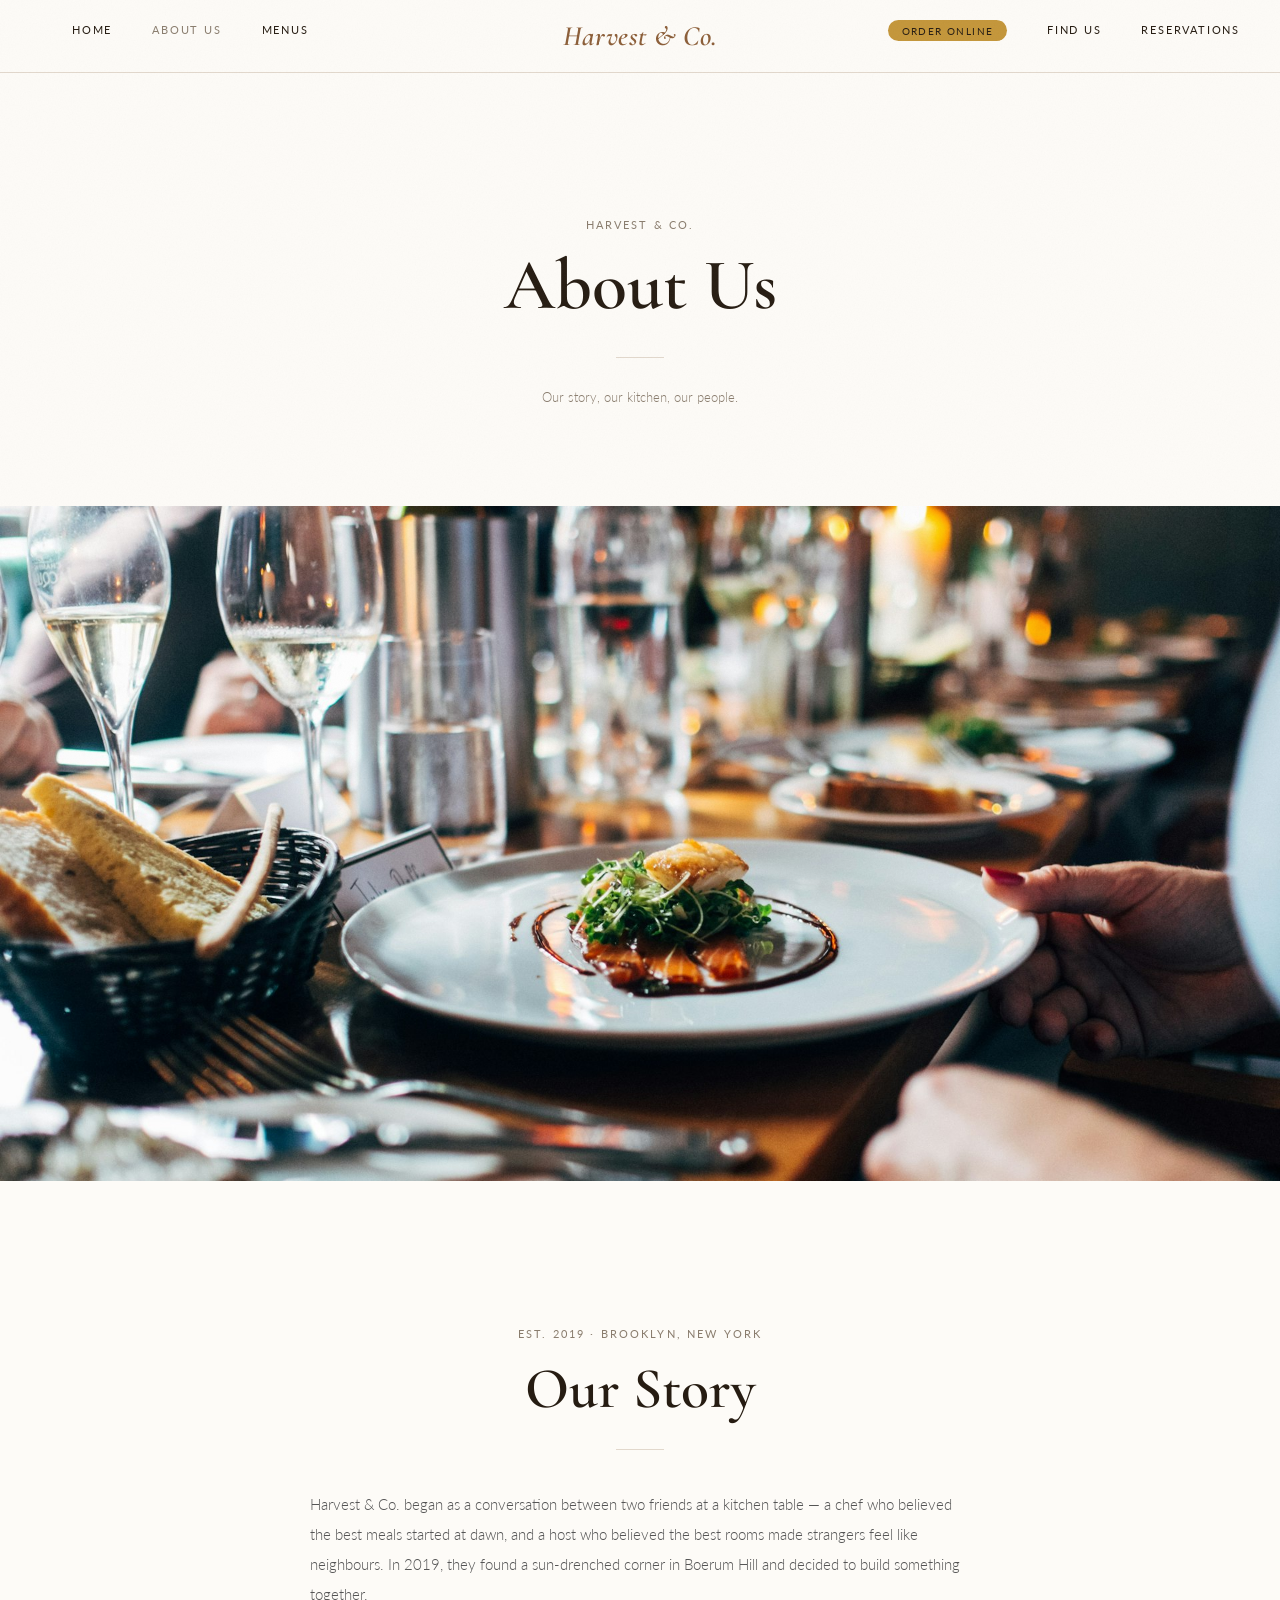
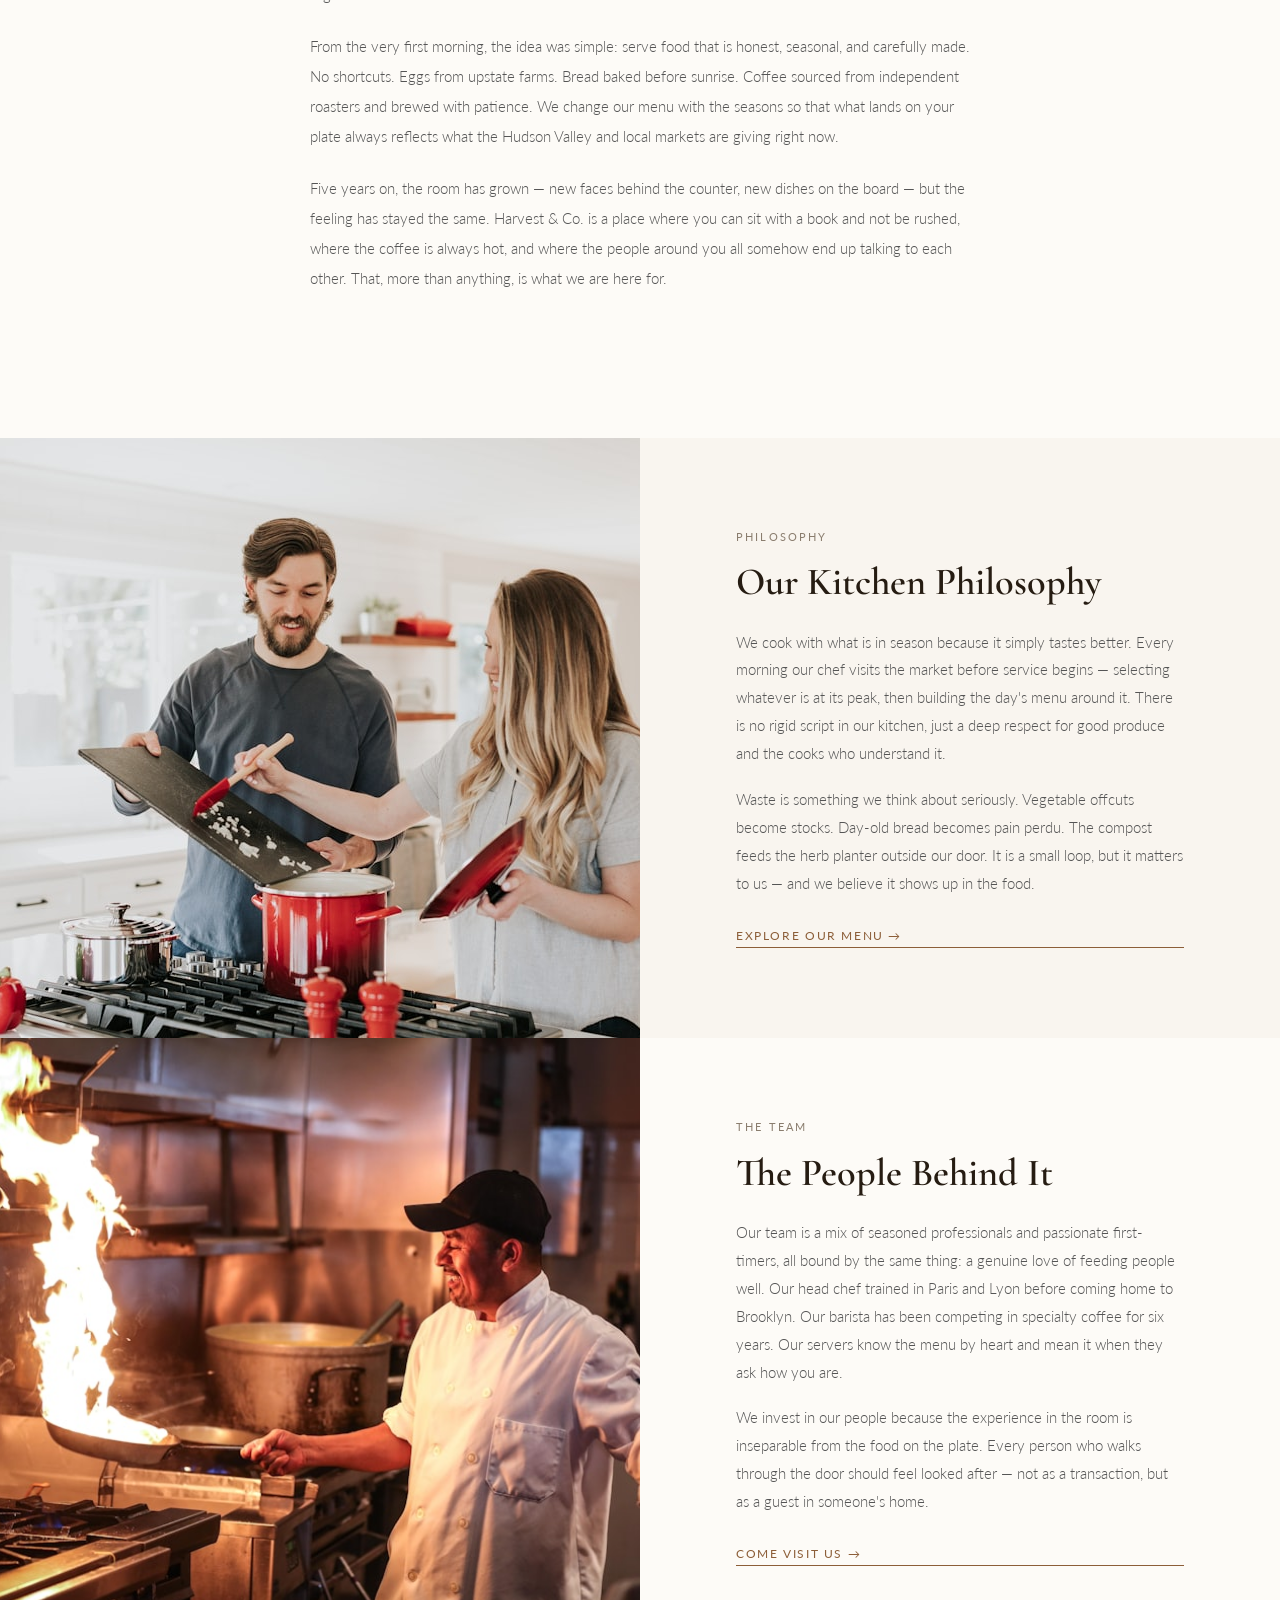
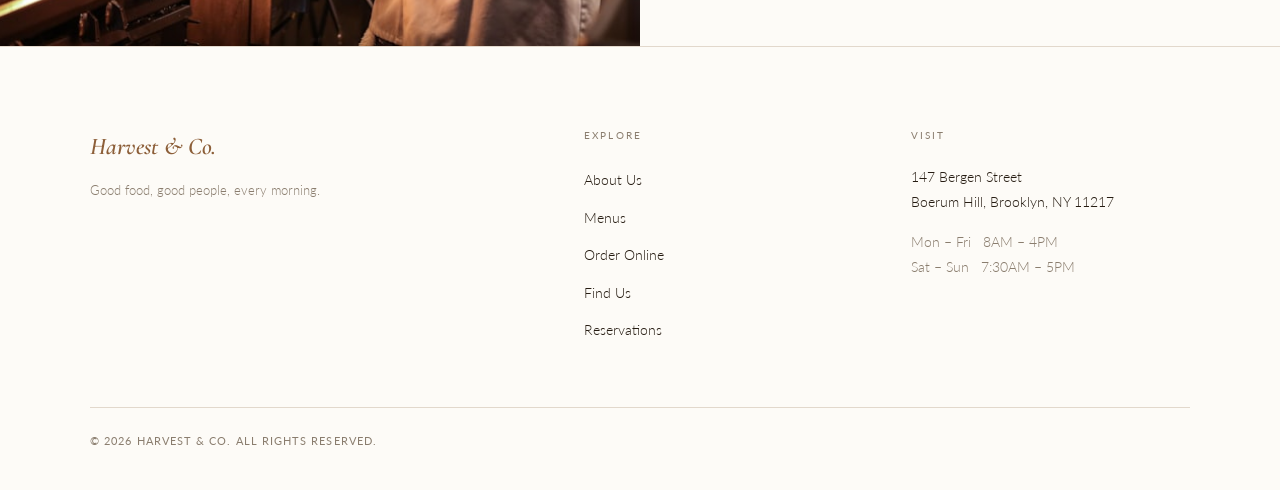
==== commit 450286cd: "Add order page, delivery section and page updates" ====
--- a/about.html
+++ b/about.html
@@ -21,6 +21,9 @@
     crossorigin="anonymous"
   />
 
+  <!-- Bootstrap Icons -->
+  <link rel="stylesheet" href="https://cdn.jsdelivr.net/npm/bootstrap-icons@1.11.3/font/bootstrap-icons.min.css" />
+
   <!-- Custom Styles -->
   <link rel="stylesheet" href="css/style.css" />
 </head>
@@ -32,11 +35,13 @@
   <nav class="hc-navbar" id="hc-navbar">
     <div class="hc-navbar__inner">
       <ul class="hc-nav__list hc-nav__list--left">
+        <li><a href="index.html">Home</a></li>
         <li><a href="about.html" class="hc-nav--active">About Us</a></li>
         <li><a href="menu.html">Menus</a></li>
       </ul>
       <a href="index.html" class="hc-navbar__logo"><em>Harvest &amp; Co.</em></a>
       <ul class="hc-nav__list hc-nav__list--right">
+        <li class="hc-nav__order-pill"><a href="order.html">Order Online</a></li>
         <li><a href="contact.html">Find Us</a></li>
         <li><a href="contact.html#reservations">Reservations</a></li>
       </ul>
@@ -46,8 +51,10 @@
     </div>
     <div class="hc-nav__mobile" id="hc-nav-mobile">
       <ul>
+        <li><a href="index.html">Home</a></li>
         <li><a href="about.html">About Us</a></li>
         <li><a href="menu.html">Menus</a></li>
+        <li class="hc-nav__order-pill"><a href="order.html">Order Online</a></li>
         <li><a href="contact.html">Find Us</a></li>
         <li><a href="contact.html#reservations">Reservations</a></li>
       </ul>
@@ -161,7 +168,7 @@
           <p class="hc-split__body">
             Our team is a mix of seasoned professionals and passionate first-timers,
             all bound by the same thing: a genuine love of feeding people well.
-            Our head chef trained in Lagos and Lyon before coming home to Brooklyn.
+            Our head chef trained in Paris and Lyon before coming home to Brooklyn.
             Our barista has been competing in specialty coffee for six years.
             Our servers know the menu by heart and mean it when they ask how you are.
           </p>
@@ -202,6 +209,7 @@
         <ul class="hc-footer__links">
           <li><a href="about.html">About Us</a></li>
           <li><a href="menu.html">Menus</a></li>
+          <li><a href="order.html">Order Online</a></li>
           <li><a href="contact.html">Find Us</a></li>
           <li><a href="contact.html#reservations">Reservations</a></li>
         </ul>
@@ -245,5 +253,12 @@
       toggle.setAttribute('aria-expanded', open);
     });
   </script>
+
+  <!-- Scroll-to-top -->
+  <button class="hc-scroll-top" id="hc-scroll-top" aria-label="Back to top">
+    <i class="bi bi-arrow-up"></i>
+  </button>
+
+  <script src="js/main.js"></script>
 </body>
 </html>
--- a/css/style.css
+++ b/css/style.css
@@ -1002,41 +1002,54 @@
 }
 
 /* ============================================================
-   ANIMATIONS
-   ============================================================ */
-@keyframes fadeInUp {
-  from {
-    opacity: 0;
-    transform: translateY(30px);
-  }
-  to {
-    opacity: 1;
-    transform: translateY(0);
-  }
-}
-
-.hc-about-preview,
-.hc-menu-preview,
-.hc-testimonials,
-.hc-gallery {
-  animation: fadeInUp 0.8s ease-out;
-}
-
-/* Stagger animations */
-.hc-about-preview {
-  animation-delay: 0.2s;
-}
-
-.hc-menu-preview {
-  animation-delay: 0.4s;
-}
-
-.hc-testimonials {
-  animation-delay: 0.6s;
-}
-
-.hc-gallery {
-  animation-delay: 0.8s;
+   SCROLL-TO-TOP BUTTON
+   ============================================================ */
+.hc-scroll-top {
+  position: fixed;
+  bottom: 2rem;
+  right: 2rem;
+  z-index: 999;
+  width: 44px;
+  height: 44px;
+  border-radius: 50%;
+  background-color: #c4963a;
+  color: #ffffff;
+  border: none;
+  cursor: pointer;
+  display: flex;
+  align-items: center;
+  justify-content: center;
+  font-size: 1.1rem;
+  box-shadow: 0 2px 10px rgba(0, 0, 0, 0.2);
+  opacity: 0;
+  transform: translateY(10px);
+  pointer-events: none;
+  transition: opacity 0.3s ease, transform 0.3s ease, background-color var(--transition-fast);
+}
+
+.hc-scroll-top.is-visible {
+  opacity: 1;
+  transform: translateY(0);
+  pointer-events: auto;
+}
+
+.hc-scroll-top:hover {
+  background-color: #a87d2a;
+}
+
+
+/* ============================================================
+   SCROLL REVEAL
+   ============================================================ */
+.reveal {
+  opacity: 0;
+  transform: translateY(25px);
+  transition: opacity 0.5s ease, transform 0.5s ease;
+}
+
+.reveal.is-visible {
+  opacity: 1;
+  transform: translateY(0);
 }
 
 /* ============================================================
@@ -1248,15 +1261,6 @@
   white-space: nowrap;
 }
 
-.hc-dish__ngn {
-  font-family: var(--font-body);
-  font-size: 0.72rem;
-  font-weight: 300;
-  color: var(--muted);
-  letter-spacing: 0.04em;
-  white-space: nowrap;
-}
-
 /* Mobile: stack price under name */
 @media (max-width: 575px) {
   .hc-dish {
@@ -1266,9 +1270,6 @@
 
   .hc-dish__price {
     align-items: flex-start;
-    flex-direction: row;
-    align-items: baseline;
-    gap: 0.5rem;
   }
 }
 
@@ -1295,6 +1296,31 @@
 /* Active nav link (any page) */
 .hc-nav--active {
   color: var(--muted) !important;
+}
+
+/* --- Order Online pill ------------------------------------ */
+.hc-nav__order-pill a {
+  background-color: #c4963a !important;
+  color: var(--dark) !important;
+  padding: 0.3rem 0.85rem !important;
+  border-radius: 20px !important;
+  font-size: 0.62rem !important;
+  letter-spacing: 0.14em;
+  transition: background-color var(--transition-fast), opacity var(--transition-fast);
+}
+
+.hc-nav__order-pill a:hover {
+  background-color: #a87d2a !important;
+  color: var(--dark) !important;
+  opacity: 1 !important;
+}
+
+.hc-nav__mobile .hc-nav__order-pill a {
+  display: inline-block;
+  background-color: #c4963a !important;
+  color: var(--dark) !important;
+  padding: 0.3rem 0.85rem !important;
+  border-radius: 20px !important;
 }
 
 
@@ -1699,3 +1725,486 @@
     height: 280px;
   }
 }
+
+
+/* ============================================================
+   ORDER PAGE — HERO
+   ============================================================ */
+.hc-order-hero {
+  position: relative;
+  width: 100%;
+  height: 62vh;
+  min-height: 380px;
+  overflow: hidden;
+  background-color: var(--img-bg);
+  display: flex;
+  align-items: center;
+  justify-content: center;
+}
+
+.hc-order-hero__img {
+  position: absolute;
+  inset: 0;
+  width: 100%;
+  height: 100%;
+  object-fit: cover;
+  object-position: center;
+}
+
+.hc-order-hero__overlay {
+  position: absolute;
+  inset: 0;
+  background: rgba(26, 10, 0, 0.56);
+}
+
+.hc-order-hero__content {
+  position: relative;
+  z-index: 1;
+  text-align: center;
+  padding: 0 2rem;
+  max-width: 720px;
+}
+
+.hc-order-hero__heading {
+  font-family: var(--font-heading);
+  font-size: clamp(3rem, 8vw, 5.5rem);
+  font-weight: 600;
+  color: #ffffff;
+  line-height: 1.05;
+  margin-bottom: 1.25rem;
+}
+
+.hc-order-hero__sub {
+  font-family: var(--font-body);
+  font-size: 1.05rem;
+  font-weight: 300;
+  color: rgba(255, 255, 255, 0.82);
+  line-height: 1.6;
+  max-width: 520px;
+  margin: 0 auto;
+}
+
+
+/* ============================================================
+   ORDER PAGE — OPTION CARDS
+   ============================================================ */
+.hc-order-options {
+  background-color: #faf7f4;
+  padding: 7rem 2rem;
+}
+
+.hc-order-options__grid {
+  display: grid;
+  grid-template-columns: 1fr 1fr;
+  gap: 2.5rem;
+  max-width: 1000px;
+  margin: 2.5rem auto 0;
+}
+
+.hc-order-card {
+  background-color: #ffffff;
+  border: 1px solid var(--border);
+  border-radius: 12px;
+  padding: 2.75rem 2.5rem;
+  display: flex;
+  flex-direction: column;
+  transition: transform var(--transition-med), box-shadow var(--transition-med);
+}
+
+.hc-order-card:hover {
+  transform: translateY(-6px);
+  box-shadow: 0 14px 44px rgba(26, 10, 0, 0.10);
+}
+
+.hc-order-card__icon {
+  font-size: 2.25rem;
+  color: #c4963a;
+  margin-bottom: 1.25rem;
+  line-height: 1;
+}
+
+.hc-order-card__heading {
+  font-family: var(--font-heading);
+  font-size: 2.1rem;
+  font-weight: 600;
+  color: var(--dark);
+  margin-bottom: 0.75rem;
+  line-height: 1.1;
+}
+
+.hc-order-card__text {
+  font-family: var(--font-body);
+  font-size: 0.92rem;
+  font-weight: 300;
+  color: #555;
+  line-height: 1.75;
+  margin-bottom: 1.25rem;
+}
+
+.hc-order-card__badge {
+  display: inline-flex;
+  align-items: center;
+  gap: 0.4rem;
+  background-color: #faf3e8;
+  color: #c4963a;
+  font-family: var(--font-body);
+  font-size: 0.72rem;
+  font-weight: 400;
+  letter-spacing: 0.1em;
+  padding: 0.3rem 0.8rem;
+  border-radius: 20px;
+  border: 1px solid #e8d4a0;
+  margin-bottom: 1.75rem;
+  width: fit-content;
+}
+
+.hc-order-card__buttons {
+  display: flex;
+  flex-direction: column;
+  gap: 0.75rem;
+  margin-top: auto;
+}
+
+.hc-platform-btn {
+  display: flex;
+  align-items: center;
+  justify-content: center;
+  gap: 0.5rem;
+  font-family: var(--font-body);
+  font-size: 0.82rem;
+  font-weight: 400;
+  letter-spacing: 0.05em;
+  color: #ffffff;
+  border: none;
+  border-radius: 8px;
+  padding: 0.85rem 1.5rem;
+  cursor: pointer;
+  text-decoration: none;
+  transition: opacity var(--transition-fast);
+}
+
+.hc-platform-btn:hover {
+  opacity: 0.82;
+  color: #ffffff;
+}
+
+.hc-platform-btn--uber     { background-color: #000000; }
+.hc-platform-btn--doordash { background-color: #E8412A; }
+.hc-platform-btn--grubhub  { background-color: #F63440; }
+
+.hc-platform-btn--pickup {
+  background-color: #c4963a;
+  font-size: 0.88rem;
+  padding: 1rem 1.5rem;
+}
+
+.hc-order-card__address {
+  margin-top: 1.5rem;
+  font-family: var(--font-body);
+  font-size: 0.82rem;
+  font-weight: 300;
+  color: var(--muted);
+  line-height: 1.85;
+}
+
+@media (max-width: 767px) {
+  .hc-order-options__grid {
+    grid-template-columns: 1fr;
+  }
+}
+
+
+/* ============================================================
+   ORDER PAGE — HOW IT WORKS
+   ============================================================ */
+.hc-how-it-works {
+  background-color: #f2e8dc;
+  padding: 7rem 2rem;
+  text-align: center;
+}
+
+.hc-how-it-works__heading {
+  font-family: var(--font-heading);
+  font-size: clamp(1.8rem, 3.5vw, 2.8rem);
+  font-weight: 600;
+  color: var(--dark);
+  margin-bottom: 4rem;
+  line-height: 1.1;
+}
+
+.hc-how-it-works__steps {
+  display: grid;
+  grid-template-columns: repeat(3, 1fr);
+  gap: 2.5rem;
+  max-width: 900px;
+  margin: 0 auto;
+}
+
+.hc-step {
+  display: flex;
+  flex-direction: column;
+  align-items: center;
+  text-align: center;
+}
+
+.hc-step__number {
+  width: 54px;
+  height: 54px;
+  border-radius: 50%;
+  background-color: #c4963a;
+  color: #ffffff;
+  font-family: var(--font-heading);
+  font-size: 1.5rem;
+  font-weight: 600;
+  display: flex;
+  align-items: center;
+  justify-content: center;
+  margin-bottom: 1.35rem;
+  flex-shrink: 0;
+}
+
+.hc-step__title {
+  font-family: var(--font-heading);
+  font-size: 1.35rem;
+  font-weight: 600;
+  color: var(--dark);
+  margin-bottom: 0.6rem;
+  line-height: 1.2;
+}
+
+.hc-step__text {
+  font-family: var(--font-body);
+  font-size: 0.88rem;
+  font-weight: 300;
+  color: #666;
+  line-height: 1.7;
+}
+
+@media (max-width: 575px) {
+  .hc-how-it-works__steps {
+    grid-template-columns: 1fr;
+    gap: 2rem;
+  }
+}
+
+
+/* ============================================================
+   ORDER PAGE — FAN FAVOURITES
+   ============================================================ */
+.hc-fan-favourites {
+  background-color: #ffffff;
+  padding: 7rem 2rem;
+  text-align: center;
+}
+
+.hc-fan-favourites__heading {
+  font-family: var(--font-heading);
+  font-size: clamp(1.8rem, 3.5vw, 2.8rem);
+  font-weight: 600;
+  color: var(--dark);
+  margin-bottom: 4rem;
+  line-height: 1.1;
+}
+
+.hc-fan-favourites__grid {
+  display: grid;
+  grid-template-columns: repeat(4, 1fr);
+  gap: 1.75rem;
+  max-width: 1200px;
+  margin: 0 auto;
+}
+
+.hc-fav-card {
+  background-color: #ffffff;
+  border: 1px solid var(--border);
+  border-radius: 10px;
+  overflow: hidden;
+  position: relative;
+  transition: transform var(--transition-med), box-shadow var(--transition-med);
+  text-align: left;
+}
+
+.hc-fav-card:hover {
+  transform: translateY(-5px);
+  box-shadow: 0 10px 32px rgba(26, 10, 0, 0.10);
+}
+
+.hc-fav-card__img {
+  width: 100%;
+  aspect-ratio: 4 / 3;
+  overflow: hidden;
+  background-color: var(--img-bg);
+}
+
+.hc-fav-card__img img {
+  width: 100%;
+  height: 100%;
+  object-fit: cover;
+  border-radius: 0;
+  transition: transform 0.4s ease;
+}
+
+.hc-fav-card:hover .hc-fav-card__img img {
+  transform: scale(1.05);
+}
+
+.hc-fav-card__body {
+  padding: 1.25rem 1.25rem 1.5rem;
+}
+
+.hc-fav-card__name {
+  font-family: var(--font-heading);
+  font-size: 1.1rem;
+  font-weight: 600;
+  color: var(--dark);
+  margin-bottom: 0.35rem;
+  line-height: 1.2;
+}
+
+.hc-fav-card__price {
+  font-family: var(--font-body);
+  font-size: 0.85rem;
+  font-weight: 300;
+  color: var(--muted);
+  margin: 0;
+}
+
+.hc-fav-card__badge {
+  position: absolute;
+  top: 0.75rem;
+  right: 0.75rem;
+  background-color: #c4963a;
+  color: #ffffff;
+  font-family: var(--font-body);
+  font-size: 0.6rem;
+  font-weight: 400;
+  letter-spacing: 0.1em;
+  text-transform: uppercase;
+  padding: 0.2rem 0.6rem;
+  border-radius: 20px;
+}
+
+@media (max-width: 991px) {
+  .hc-fan-favourites__grid {
+    grid-template-columns: repeat(2, 1fr);
+  }
+}
+
+@media (max-width: 480px) {
+  .hc-fan-favourites__grid {
+    grid-template-columns: 1fr 1fr;
+    gap: 1rem;
+  }
+}
+
+
+/* ============================================================
+   ORDER PAGE — DARK CTA
+   ============================================================ */
+.hc-order-cta {
+  background-color: #1a0a00;
+  padding: 7rem 2rem;
+  text-align: center;
+}
+
+.hc-order-cta__heading {
+  font-family: var(--font-heading);
+  font-size: clamp(2rem, 4vw, 3.2rem);
+  font-weight: 600;
+  color: #ffffff;
+  margin-bottom: 1.25rem;
+  line-height: 1.1;
+}
+
+.hc-order-cta__sub {
+  font-family: var(--font-body);
+  font-size: 0.95rem;
+  font-weight: 300;
+  color: rgba(255, 255, 255, 0.6);
+  line-height: 1.7;
+  max-width: 420px;
+  margin: 0 auto 2.5rem;
+}
+
+.hc-order-cta__btn {
+  display: inline-block;
+  font-family: var(--font-body);
+  font-size: 0.7rem;
+  font-weight: 400;
+  letter-spacing: 0.16em;
+  text-transform: uppercase;
+  color: #c4963a;
+  border: 1px solid #c4963a;
+  padding: 0.9rem 2.5rem;
+  border-radius: 4px;
+  transition: background-color var(--transition-fast), color var(--transition-fast);
+}
+
+.hc-order-cta__btn:hover {
+  background-color: #c4963a;
+  color: #ffffff;
+}
+
+
+/* ============================================================
+   HOMEPAGE — ORDER YOUR BRUNCH SECTION
+   ============================================================ */
+.hc-order-home {
+  background-color: #f2e8dc;
+  padding: 7rem 2rem;
+  text-align: center;
+}
+
+.hc-order-home__inner {
+  max-width: 680px;
+  margin: 0 auto;
+}
+
+.hc-order-home__heading {
+  font-family: var(--font-heading);
+  font-size: clamp(2rem, 4.5vw, 3.2rem);
+  font-weight: 600;
+  color: var(--dark);
+  margin-bottom: 1rem;
+  line-height: 1.1;
+}
+
+.hc-order-home__sub {
+  font-family: var(--font-body);
+  font-size: 0.95rem;
+  font-weight: 300;
+  color: #555;
+  line-height: 1.75;
+  max-width: 480px;
+  margin: 0 auto 2.5rem;
+}
+
+.hc-order-home__platforms {
+  display: flex;
+  align-items: center;
+  justify-content: center;
+  gap: 0.85rem;
+  flex-wrap: wrap;
+  margin-bottom: 1.5rem;
+}
+
+.hc-order-home__pickup-note {
+  font-family: var(--font-body);
+  font-size: 0.78rem;
+  font-weight: 300;
+  color: var(--muted);
+  margin-bottom: 1.75rem;
+  line-height: 1.6;
+}
+
+@media (max-width: 480px) {
+  .hc-order-home__platforms {
+    flex-direction: column;
+    gap: 0.75rem;
+  }
+
+  .hc-order-home__platforms .hc-platform-btn {
+    width: 100%;
+    max-width: 280px;
+  }
+}
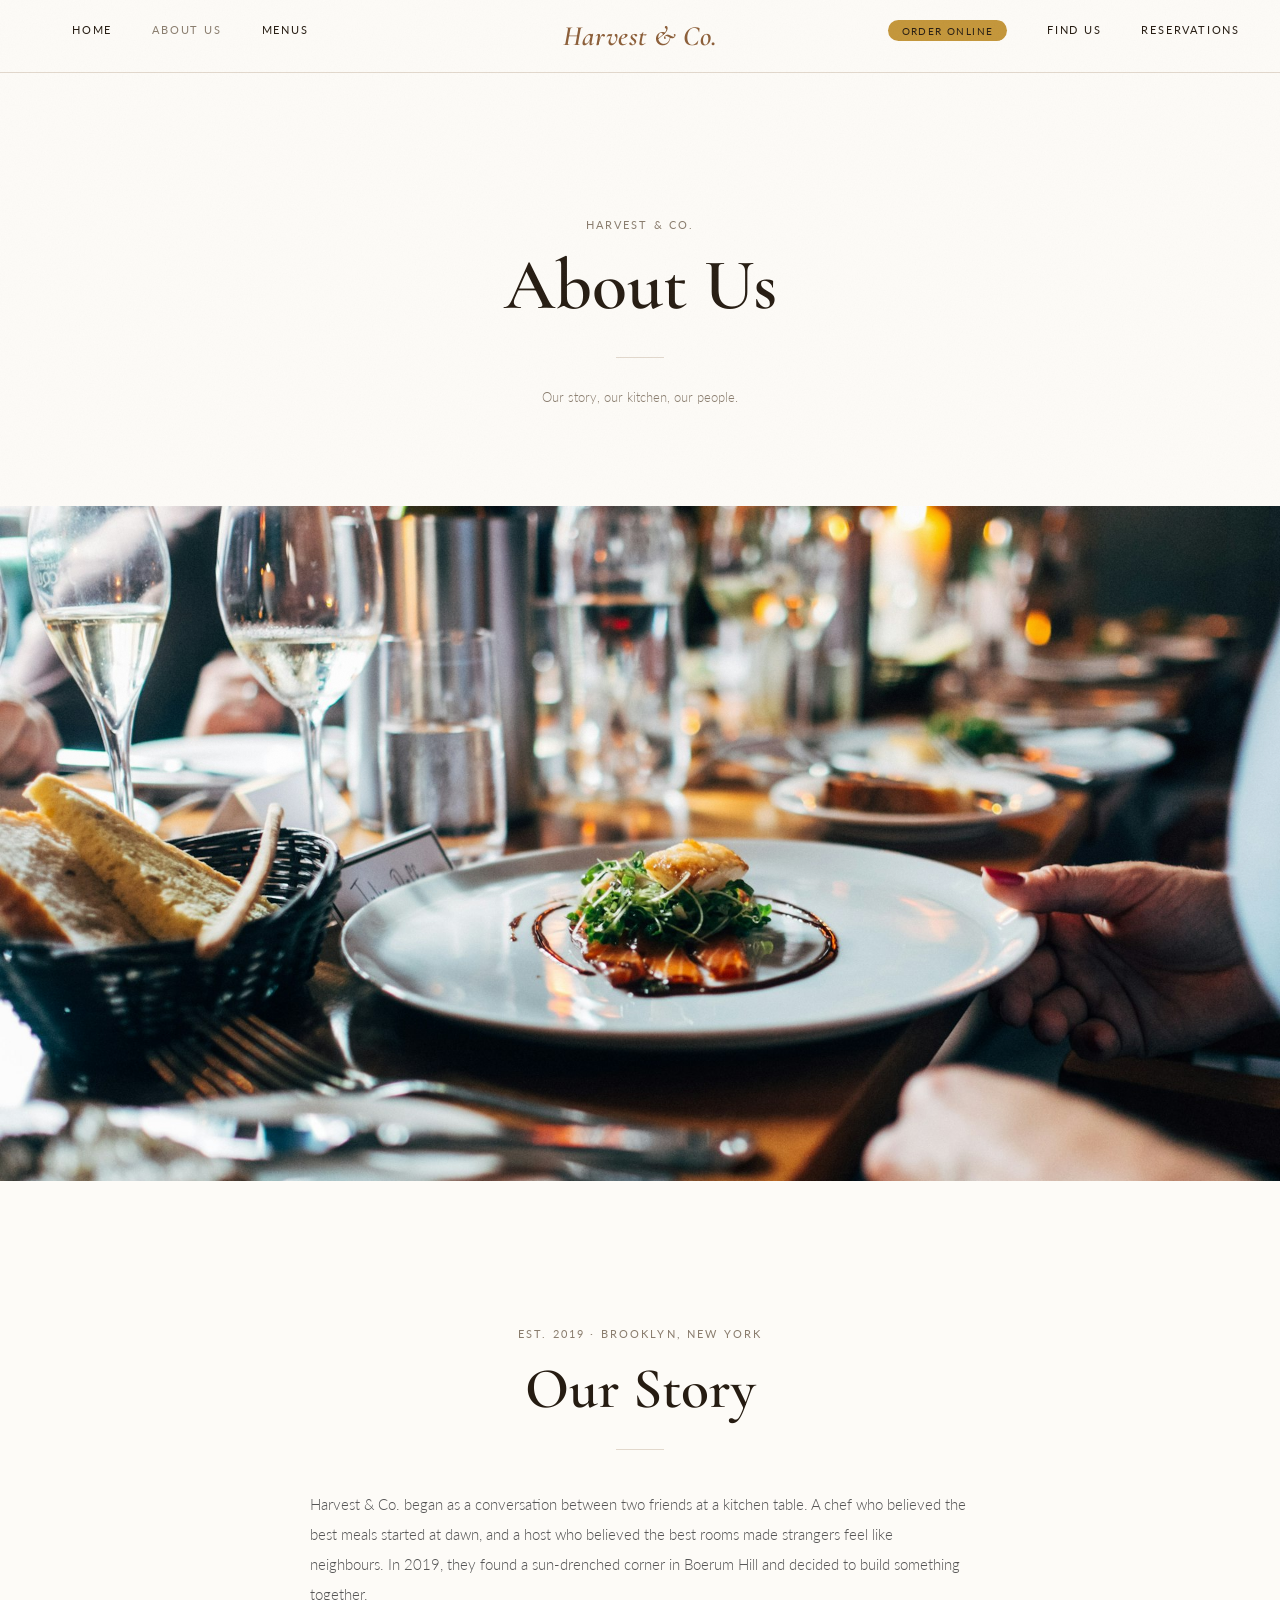
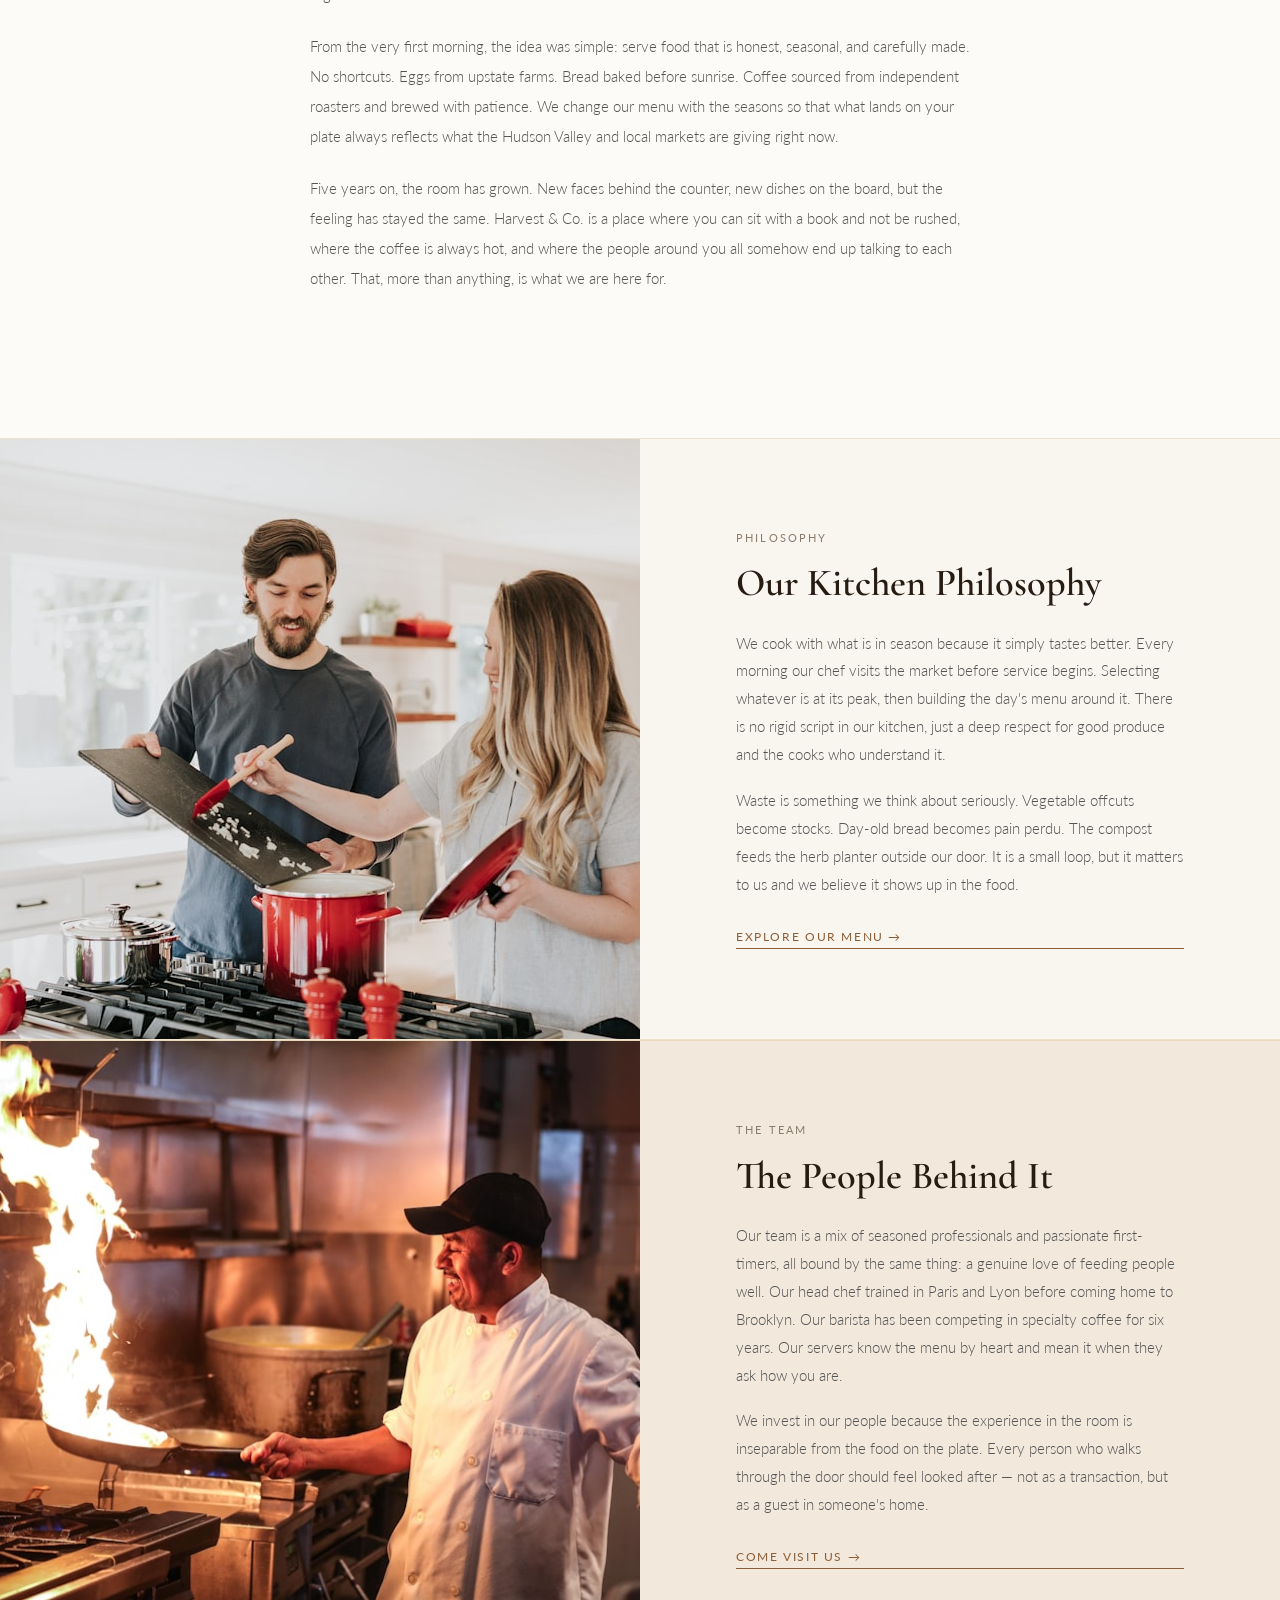
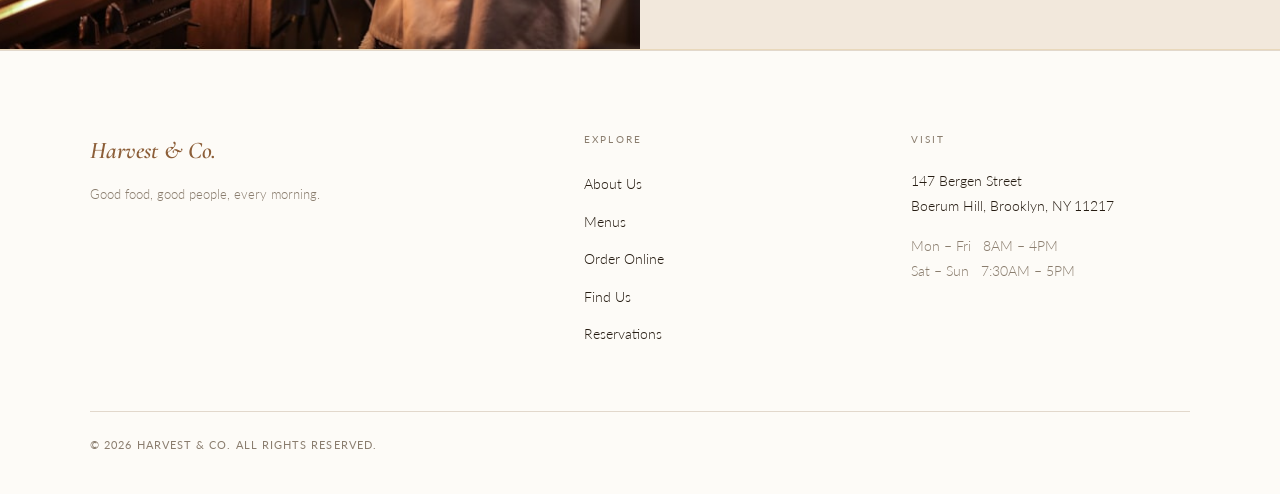
==== commit f4f53465: "UI fixes" ====
--- a/about.html
+++ b/about.html
@@ -96,8 +96,8 @@
         <div class="hc-story__rule"></div>
 
         <p class="hc-story__body">
-          Harvest &amp; Co. began as a conversation between two friends at a kitchen table —
-          a chef who believed the best meals started at dawn, and a host who believed
+          Harvest &amp; Co. began as a conversation between two friends at a kitchen table.
+          A chef who believed the best meals started at dawn, and a host who believed
           the best rooms made strangers feel like neighbours. In 2019, they found a
           sun-drenched corner in Boerum Hill and decided to build something together.
         </p>
@@ -109,8 +109,8 @@
           what the Hudson Valley and local markets are giving right now.
         </p>
         <p class="hc-story__body">
-          Five years on, the room has grown — new faces behind the counter, new dishes
-          on the board — but the feeling has stayed the same. Harvest &amp; Co. is a place
+          Five years on, the room has grown. New faces behind the counter, new dishes
+          on the board, but the feeling has stayed the same. Harvest &amp; Co. is a place
           where you can sit with a book and not be rushed, where the coffee is always hot,
           and where the people around you all somehow end up talking to each other.
           That, more than anything, is what we are here for.
@@ -138,15 +138,15 @@
           <h2 class="hc-split__heading" id="kitchen-heading">Our Kitchen Philosophy</h2>
           <p class="hc-split__body">
             We cook with what is in season because it simply tastes better.
-            Every morning our chef visits the market before service begins —
-            selecting whatever is at its peak, then building the day's menu around it.
+            Every morning our chef visits the market before service begins.
+            Selecting whatever is at its peak, then building the day's menu around it.
             There is no rigid script in our kitchen, just a deep respect for
             good produce and the cooks who understand it.
           </p>
           <p class="hc-split__body">
             Waste is something we think about seriously. Vegetable offcuts become
             stocks. Day-old bread becomes pain perdu. The compost feeds the herb
-            planter outside our door. It is a small loop, but it matters to us —
+            planter outside our door. It is a small loop, but it matters to us
             and we believe it shows up in the food.
           </p>
           <a href="menu.html" class="hc-text-link">Explore Our Menu &rarr;</a>
--- a/css/style.css
+++ b/css/style.css
@@ -49,6 +49,7 @@
   line-height: 1.7;
   color: var(--dark);
   background-color: var(--white);
+  overflow-x: hidden;
 }
 
 /* Grain overlay — fixed, pointer-events off, doesn't affect layout */
@@ -293,13 +294,18 @@
   position: relative;
 }
 
-/* Very subtle warm vignette at the base — grounds the image into the page */
+/* Warm dark gradient overlay */
 .hc-hero::after {
   content: '';
   position: absolute;
   inset: 0;
-  background: rgba(0, 0, 0, 0.15);
+  background: linear-gradient(
+    to bottom,
+    rgba(15, 10, 5, 0.35) 0%,
+    rgba(15, 10, 5, 0.55) 100%
+  );
   pointer-events: none;
+  z-index: 1;
 }
 
 .hc-hero__img {
@@ -314,64 +320,168 @@
   transform: scale(1.03);
 }
 
-/* Hero overlay text */
-.hc-hero__overlay {
+/* Hero centered content overlay */
+.hc-hero__content {
   position: absolute;
   top: 50%;
   left: 50%;
   transform: translate(-50%, -50%);
   text-align: center;
-  color: white;
-  z-index: 1;
-  background-color: rgba(0, 0, 0, 0.35);
-  padding: 3rem 4rem;
-  border-radius: 4px;
-}
-
-.hc-hero__title {
-  font-family: var(--font-heading);
-  font-size: clamp(3rem, 8vw, 6rem);
-  font-weight: 600;
+  z-index: 2;
+  width: 90%;
+  max-width: 680px;
+  padding: 0 1rem;
+}
+
+.hc-hero__label {
+  font-family: 'Inter', var(--font-body);
+  font-size: 0.75rem;
+  font-weight: 500;
+  text-transform: uppercase;
+  letter-spacing: 0.2em;
+  color: rgba(255, 255, 255, 0.7);
   margin-bottom: 1rem;
-  text-shadow: 0 2px 8px rgba(0, 0, 0, 0.8), 0 4px 16px rgba(0, 0, 0, 0.6);
-}
-
-.hc-hero__tagline {
-  font-family: var(--font-body);
-  font-size: 1.25rem;
+}
+
+.hc-hero__heading {
+  font-family: var(--font-heading);
+  font-size: clamp(2.5rem, 6vw, 4rem);
   font-weight: 400;
-  text-shadow: 0 2px 8px rgba(0, 0, 0, 0.8), 0 4px 16px rgba(0, 0, 0, 0.6);
-}
-
-/* ============================================================
-   HERO TITLE SECTION
-   ============================================================ */
-.hc-hero-title {
-  background-color: var(--white);
-  padding: 4rem 2rem;
-  text-align: center;
-}
-
-.hc-hero-title__inner {
-  max-width: 800px;
-  margin: 0 auto;
-}
-
-.hc-hero-title__heading {
-  font-family: var(--font-heading);
-  font-size: clamp(2.5rem, 6vw, 4.5rem);
-  font-weight: 600;
-  color: var(--dark);
-  margin-bottom: 1rem;
-  line-height: 1.1;
-}
-
-.hc-hero-title__tagline {
-  font-family: var(--font-body);
-  font-size: 1.25rem;
+  font-style: italic;
+  color: #ffffff;
+  line-height: 1.15;
+  text-shadow: 0 2px 20px rgba(0, 0, 0, 0.3);
+  margin-bottom: 1.25rem;
+}
+
+.hc-hero__sub {
+  font-family: 'Inter', var(--font-body);
+  font-size: 1rem;
   font-weight: 300;
-  color: var(--muted);
-  line-height: 1.4;
+  color: rgba(255, 255, 255, 0.85);
+  line-height: 1.65;
+  max-width: 480px;
+  margin: 0 auto 2rem;
+}
+
+.hc-hero__ctas {
+  display: flex;
+  gap: 1rem;
+  justify-content: center;
+  flex-wrap: wrap;
+}
+
+.hc-hero__btn {
+  display: inline-block;
+  font-family: 'Inter', var(--font-body);
+  font-size: 0.8rem;
+  font-weight: 500;
+  text-transform: uppercase;
+  letter-spacing: 0.1em;
+  padding: 14px 32px;
+  border-radius: 2px;
+  text-decoration: none;
+  transition: background var(--transition-fast), box-shadow var(--transition-fast);
+  cursor: pointer;
+}
+
+.hc-hero__btn--primary {
+  background: #c4963a;
+  color: #ffffff;
+  border: none;
+}
+
+.hc-hero__btn--primary:hover {
+  background: #a97e2e;
+  color: #ffffff;
+  box-shadow: 0 4px 16px rgba(196, 150, 58, 0.35);
+}
+
+.hc-hero__btn--ghost {
+  background: transparent;
+  color: #ffffff;
+  border: 1px solid rgba(255, 255, 255, 0.7);
+}
+
+.hc-hero__btn--ghost:hover {
+  background: rgba(255, 255, 255, 0.1);
+  color: #ffffff;
+}
+
+/* Scroll indicator */
+.hc-hero__scroll {
+  position: absolute;
+  bottom: 2.5rem;
+  left: 50%;
+  transform: translateX(-50%);
+  z-index: 2;
+  display: flex;
+  flex-direction: column;
+  align-items: center;
+  gap: 0.4rem;
+}
+
+.hc-hero__scroll-text {
+  font-family: 'Inter', var(--font-body);
+  font-size: 0.65rem;
+  font-weight: 400;
+  text-transform: lowercase;
+  letter-spacing: 0.15em;
+  color: rgba(255, 255, 255, 0.55);
+}
+
+.hc-hero__scroll-line {
+  width: 1px;
+  height: 36px;
+  background: rgba(255, 255, 255, 0.45);
+  animation: hc-scroll-bounce 1.6s ease-in-out infinite;
+  transform-origin: top center;
+}
+
+@keyframes hc-scroll-bounce {
+  0%, 100% { transform: scaleY(1); opacity: 0.45; }
+  50%       { transform: scaleY(0.4) translateY(8px); opacity: 0.2; }
+}
+
+/* ============================================================
+   INFO STRIP
+   ============================================================ */
+.hc-info-strip {
+  background: #F9F4EE;
+  padding: 16px 2rem;
+  display: flex;
+  align-items: center;
+  justify-content: center;
+  gap: 1.5rem;
+  flex-wrap: wrap;
+}
+
+.hc-info-strip__item {
+  font-family: 'Inter', var(--font-body);
+  font-size: 0.85rem;
+  font-weight: 400;
+  color: #7A6652;
+  white-space: nowrap;
+}
+
+.hc-info-strip__divider {
+  display: inline-block;
+  width: 1px;
+  height: 16px;
+  background: #c4963a;
+  opacity: 0.4;
+  flex-shrink: 0;
+}
+
+@media (max-width: 600px) {
+  .hc-info-strip__divider {
+    display: none;
+  }
+
+  .hc-info-strip {
+    gap: 0.6rem;
+    flex-direction: column;
+  }
 }
 
 /* ============================================================
@@ -870,60 +980,230 @@
    TESTIMONIALS
    ============================================================ */
 .hc-testimonials {
-  background-color: var(--soft-grey);
-  padding: 9rem 2rem;
+  position: relative;
+  overflow: hidden;
+  padding: 4rem 2rem;
+  background-color: #F2E8DC;
+  background-image:
+    repeating-linear-gradient(
+      45deg,
+      rgba(196, 150, 58, 0.03) 0px,
+      rgba(196, 150, 58, 0.03) 1px,
+      transparent 1px,
+      transparent 8px
+    ),
+    repeating-linear-gradient(
+      -45deg,
+      rgba(196, 150, 58, 0.02) 0px,
+      rgba(196, 150, 58, 0.02) 1px,
+      transparent 1px,
+      transparent 8px
+    );
+  border-top: 1px solid rgba(196, 150, 58, 0.2);
+  border-bottom: 1px solid rgba(196, 150, 58, 0.2);
+}
+
+/* Warm radial glow — center bloom */
+.hc-testimonials::before {
+  content: '';
+  position: absolute;
+  inset: 0;
+  background: radial-gradient(
+    ellipse 800px 400px at 50% 50%,
+    rgba(196, 150, 58, 0.08) 0%,
+    transparent 70%
+  );
+  pointer-events: none;
+  z-index: 0;
+}
+
+/* Oversized decorative quote marks */
+.hc-testimonials__deco {
+  font-family: var(--font-heading);
+  font-style: italic;
+  font-size: 20rem;
+  line-height: 1;
+  color: rgba(196, 150, 58, 0.06);
+  position: absolute;
+  pointer-events: none;
+  user-select: none;
+  z-index: 0;
+}
+
+.hc-testimonials__deco--tl {
+  top: -4rem;
+  left: -2rem;
+}
+
+.hc-testimonials__deco--br {
+  bottom: -8rem;
+  right: -2rem;
 }
 
 .hc-testimonials__inner {
   max-width: 1200px;
   margin: 0 auto;
   text-align: center;
+  position: relative;
+  z-index: 1;
+}
+
+/* Gold label variant used in testimonials */
+.hc-section-label--gold {
+  font-family: 'Inter', var(--font-body);
+  font-size: 0.75rem;
+  font-weight: 500;
+  color: #c4963a;
 }
 
 .hc-testimonials__heading {
   font-family: var(--font-heading);
-  font-size: clamp(1.8rem, 3.5vw, 2.6rem);
-  font-weight: 600;
-  color: var(--dark);
-  margin-bottom: 4rem;
+  font-size: 2.8rem;
+  font-weight: 400;
+  font-style: italic;
+  color: #2C2C2C;
+  margin-bottom: 0;
   line-height: 1.15;
+}
+
+/* Thin gold rule below heading */
+.hc-testimonials__divider {
+  width: 60px;
+  height: 1px;
+  background: #c4963a;
+  margin: 16px auto 48px;
 }
 
 .hc-testimonials__grid {
   display: grid;
-  grid-template-columns: repeat(auto-fit, minmax(300px, 1fr));
+  grid-template-columns: repeat(3, 1fr);
   gap: 2rem;
+  align-items: stretch;
+}
+
+@media (max-width: 768px) {
+  .hc-testimonials { padding: 3.5rem 1.5rem; }
+  .hc-testimonials__grid {
+    grid-template-columns: repeat(2, 1fr);
+    gap: 1rem;
+  }
+  .hc-testimonial {
+    padding: 16px;
+  }
+  .hc-testimonial__quotemark { font-size: 2.5rem; margin-bottom: 0.25rem; }
+  .hc-testimonial__quote { font-size: 0.88rem; line-height: 1.6; margin-bottom: 1rem; }
+  .hc-testimonial__photo { width: 40px; height: 40px; }
+  .hc-testimonial__name { font-size: 0.82rem; }
+  .hc-testimonial__role { font-size: 0.75rem; }
+  /* Third card centred beneath the first two */
+  .hc-testimonials__grid .hc-testimonial:last-child {
+    grid-column: 1 / -1;
+    width: calc(50% - 0.5rem);
+    margin: 0 auto;
+  }
+  .hc-gallery { padding: 5rem 1.5rem; }
+  .hc-gallery__grid { grid-template-columns: repeat(2, 1fr); gap: 1rem; }
+}
+
+@media (max-width: 480px) {
+  .hc-testimonials { padding: 3rem 1rem; }
+  .hc-testimonials__grid { grid-template-columns: repeat(2, 1fr); gap: 0.75rem; }
+  .hc-testimonial { padding: 14px 12px; }
+  .hc-testimonials__grid .hc-testimonial:last-child {
+    width: calc(50% - 0.375rem);
+  }
+  .hc-gallery { padding: 4rem 1rem; }
+  .hc-gallery__grid { grid-template-columns: repeat(2, 1fr); gap: 0.75rem; }
 }
 
 .hc-testimonial {
-  background-color: var(--white);
-  padding: 2rem;
+  background: #FDFAF6;
+  border: 1px solid #EDE5D8;
   border-radius: 8px;
-  box-shadow: 0 2px 10px rgba(0, 0, 0, 0.05);
+  padding: 32px;
+  box-shadow: 0 4px 20px rgba(196, 150, 58, 0.06);
   transition: transform var(--transition-med), box-shadow var(--transition-med);
+  display: flex;
+  flex-direction: column;
+  position: relative;
+  z-index: 1;
 }
 
 .hc-testimonial:hover {
-  transform: translateY(-5px);
-  box-shadow: 0 4px 20px rgba(0, 0, 0, 0.1);
+  transform: translateY(-3px);
+  box-shadow: 0 8px 32px rgba(196, 150, 58, 0.13);
+}
+
+.hc-testimonial__quotemark {
+  font-family: var(--font-heading);
+  font-size: 4rem;
+  line-height: 1;
+  color: rgba(196, 150, 58, 0.3);
+  margin-bottom: 0.5rem;
+  user-select: none;
 }
 
 .hc-testimonial__quote {
-  font-family: var(--font-body);
-  font-size: 1rem;
+  font-family: var(--font-heading);
+  font-size: 1.05rem;
+  font-style: italic;
+  font-weight: 400;
+  line-height: 1.8;
+  color: #3D2E1E;
+  flex: 1;
+  margin-bottom: 1.5rem;
+  border: none;
+  padding: 0;
+  quotes: none;
+}
+
+.hc-testimonial__quote::before,
+.hc-testimonial__quote::after {
+  content: none;
+}
+
+.hc-testimonial__footer {
+  display: flex;
+  align-items: center;
+  gap: 0.9rem;
+}
+
+.hc-testimonial__photo {
+  width: 52px;
+  height: 52px;
+  border-radius: 50%;
+  border: 2px solid #c4963a;
+  object-fit: cover;
+  flex-shrink: 0;
+}
+
+.hc-testimonial__author {
+  display: flex;
+  flex-direction: column;
+  gap: 0.1rem;
+}
+
+.hc-testimonial__name {
+  font-family: 'Inter', var(--font-body);
+  font-size: 0.9rem;
+  font-weight: 600;
+  color: #2C2C2C;
+  display: block;
+}
+
+.hc-testimonial__role {
+  font-family: 'Inter', var(--font-body);
+  font-size: 0.85rem;
   font-weight: 300;
-  line-height: 1.6;
-  color: var(--dark);
-  margin-bottom: 1rem;
-  font-style: italic;
-}
-
-.hc-testimonial__cite {
-  font-family: var(--font-body);
+  color: #9C9580;
+  display: block;
+}
+
+.hc-testimonial__stars {
   font-size: 0.85rem;
-  font-weight: 400;
-  color: var(--muted);
-  text-align: right;
+  color: #c4963a;
+  letter-spacing: 0.05em;
+  margin-top: 0.15rem;
 }
 
 /* ============================================================
@@ -974,7 +1254,7 @@
 
 .hc-gallery__grid {
   display: grid;
-  grid-template-columns: repeat(auto-fit, minmax(250px, 1fr));
+  grid-template-columns: repeat(auto-fit, minmax(200px, 1fr));
   gap: 1.5rem;
 }
 
@@ -1341,12 +1621,6 @@
   object-position: center 30%;
 }
 
-@media (max-width: 767px) {
-  .hc-about-hero {
-    height: 55vw;
-    min-height: 240px;
-  }
-}
 
 
 /* ============================================================
@@ -1398,7 +1672,9 @@
    ABOUT PAGE — ALTERNATING SPLIT SECTIONS
    ============================================================ */
 .hc-split {
-  background-color: var(--white);
+  background-color: #F2E8DC;
+  border-top: 1px solid rgba(196, 150, 58, 0.2);
+  border-bottom: 1px solid rgba(196, 150, 58, 0.2);
   padding: 0;
 }
 
@@ -1919,7 +2195,7 @@
    ============================================================ */
 .hc-how-it-works {
   background-color: #f2e8dc;
-  padding: 7rem 2rem;
+  padding: 5rem 2rem;
   text-align: center;
 }
 
@@ -1980,11 +2256,12 @@
   line-height: 1.7;
 }
 
-@media (max-width: 575px) {
-  .hc-how-it-works__steps {
-    grid-template-columns: 1fr;
-    gap: 2rem;
-  }
+@media (max-width: 768px) {
+  .hc-how-it-works { padding: 3.5rem 1.5rem; }
+  .hc-how-it-works__steps { gap: 1rem; }
+  .hc-step__number { width: 42px; height: 42px; font-size: 1.15rem; margin-bottom: 0.75rem; }
+  .hc-step__title { font-size: 1rem; margin-bottom: 0.4rem; }
+  .hc-step__text { font-size: 0.78rem; line-height: 1.5; }
 }
 
 
@@ -2015,7 +2292,7 @@
 }
 
 .hc-fav-card {
-  background-color: #ffffff;
+  background-color: #faf7f4;
   border: 1px solid var(--border);
   border-radius: 10px;
   overflow: hidden;
@@ -2103,6 +2380,23 @@
    ============================================================ */
 .hc-order-cta {
   background-color: #1a0a00;
+  background-image:
+    repeating-linear-gradient(
+      45deg,
+      rgba(196, 150, 58, 0.03) 0px,
+      rgba(196, 150, 58, 0.03) 1px,
+      transparent 1px,
+      transparent 8px
+    ),
+    repeating-linear-gradient(
+      -45deg,
+      rgba(196, 150, 58, 0.02) 0px,
+      rgba(196, 150, 58, 0.02) 1px,
+      transparent 1px,
+      transparent 8px
+    );
+  border-top: 1px solid rgba(196, 150, 58, 0.2);
+  border-bottom: 1px solid rgba(196, 150, 58, 0.2);
   padding: 7rem 2rem;
   text-align: center;
 }
@@ -2197,6 +2491,60 @@
   line-height: 1.6;
 }
 
+/* ── Mobile responsiveness ────────────────────── */
+@media (max-width: 768px) {
+  /* Heroes — removed mobile height overrides, using original CSS */
+
+  /* About Preview — stack columns, image below text */
+  .hc-about-preview { padding: 4rem 1.5rem; }
+  .hc-about-preview__inner {
+    grid-template-columns: 1fr;
+    gap: 0;
+  }
+  .hc-about-preview__inner .hc-text-link {
+    margin-bottom: 24px;
+  }
+  .hc-about-preview__image {
+    width: 100%;
+    height: 0;
+    padding-bottom: 66.67%;
+    position: relative;
+    margin-top: 32px;
+  }
+  .hc-about-preview__image img {
+    position: absolute;
+    inset: 0;
+    width: 100%;
+    height: 100%;
+    object-fit: cover;
+    object-position: center center;
+    border-radius: 8px;
+  }
+
+  /* Order home section — reduce large padding */
+  .hc-order-home { padding: 4rem 1.5rem; }
+
+  /* Gallery ("A Glimpse Inside") — 2 columns */
+  .hc-gallery { padding: 5rem 1.5rem; }
+  .hc-gallery__grid { grid-template-columns: repeat(2, 1fr); gap: 1rem; }
+
+  /* Testimonials */
+  .hc-testimonials { padding: 3rem 1.5rem; }
+  .hc-testimonials__grid { grid-template-columns: repeat(2, 1fr); gap: 1rem; }
+  .hc-testimonial { padding: 16px; }
+  .hc-testimonial__quotemark { font-size: 2.5rem; margin-bottom: 0.25rem; }
+  .hc-testimonial__quote { font-size: 0.88rem; line-height: 1.6; margin-bottom: 1rem; }
+  .hc-testimonial__photo { width: 40px; height: 40px; }
+  .hc-testimonial__name { font-size: 0.82rem; }
+  .hc-testimonial__role { font-size: 0.75rem; }
+  .hc-testimonials__grid .hc-testimonial:last-child {
+    grid-column: 1 / -1;
+    width: calc(50% - 0.5rem);
+    margin: 0 auto;
+  }
+
+}
+
 @media (max-width: 480px) {
   .hc-order-home__platforms {
     flex-direction: column;
@@ -2207,4 +2555,18 @@
     width: 100%;
     max-width: 280px;
   }
-}
+
+  /* Newsletter input — full width on phone */
+  .hc-newsletter__input { width: 100%; }
+
+  /* Gallery — keep 2 columns on small phones */
+  .hc-gallery { padding: 4rem 1rem; }
+  .hc-gallery__grid { grid-template-columns: repeat(2, 1fr); gap: 0.75rem; }
+
+  /* Testimonials */
+  .hc-testimonials { padding: 2.5rem 1rem; }
+  .hc-testimonials__grid { gap: 0.75rem; }
+  .hc-testimonial { padding: 14px 12px; }
+  .hc-testimonials__grid .hc-testimonial:last-child { width: calc(50% - 0.375rem); }
+
+}
